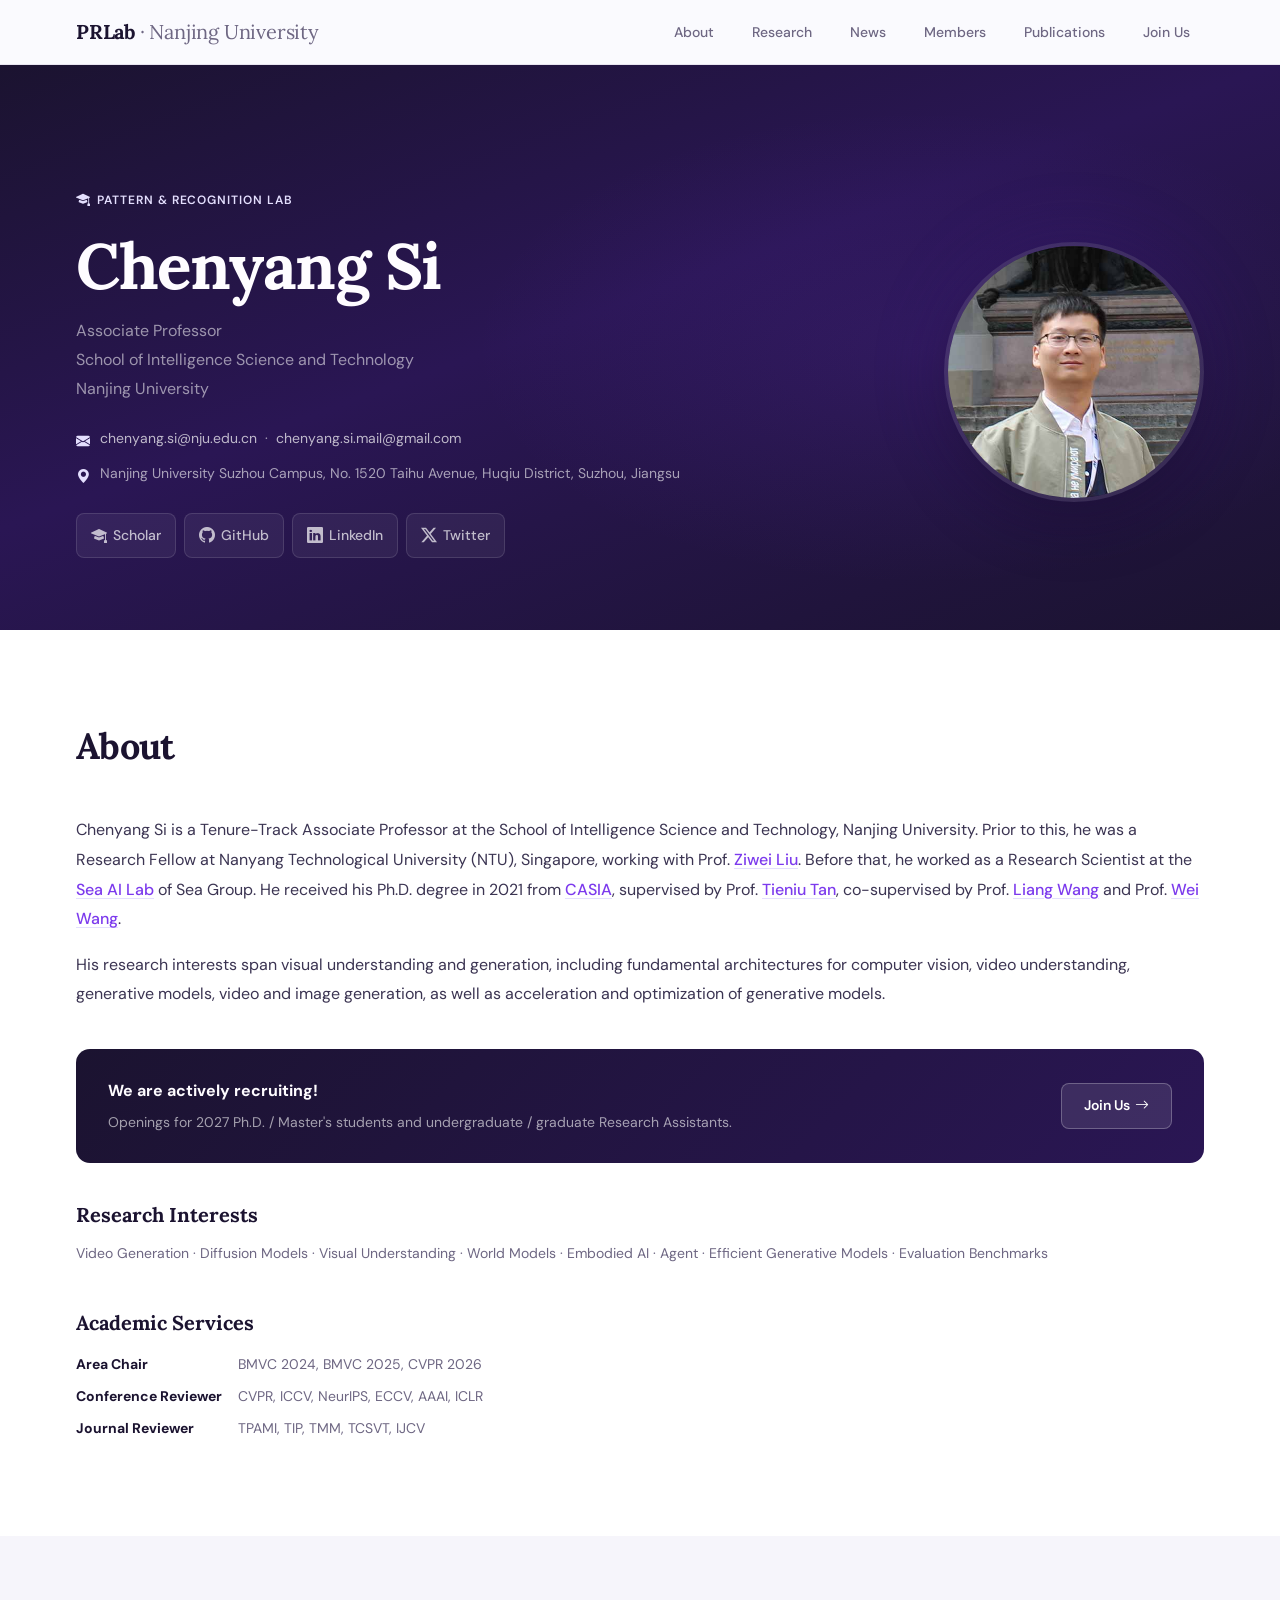
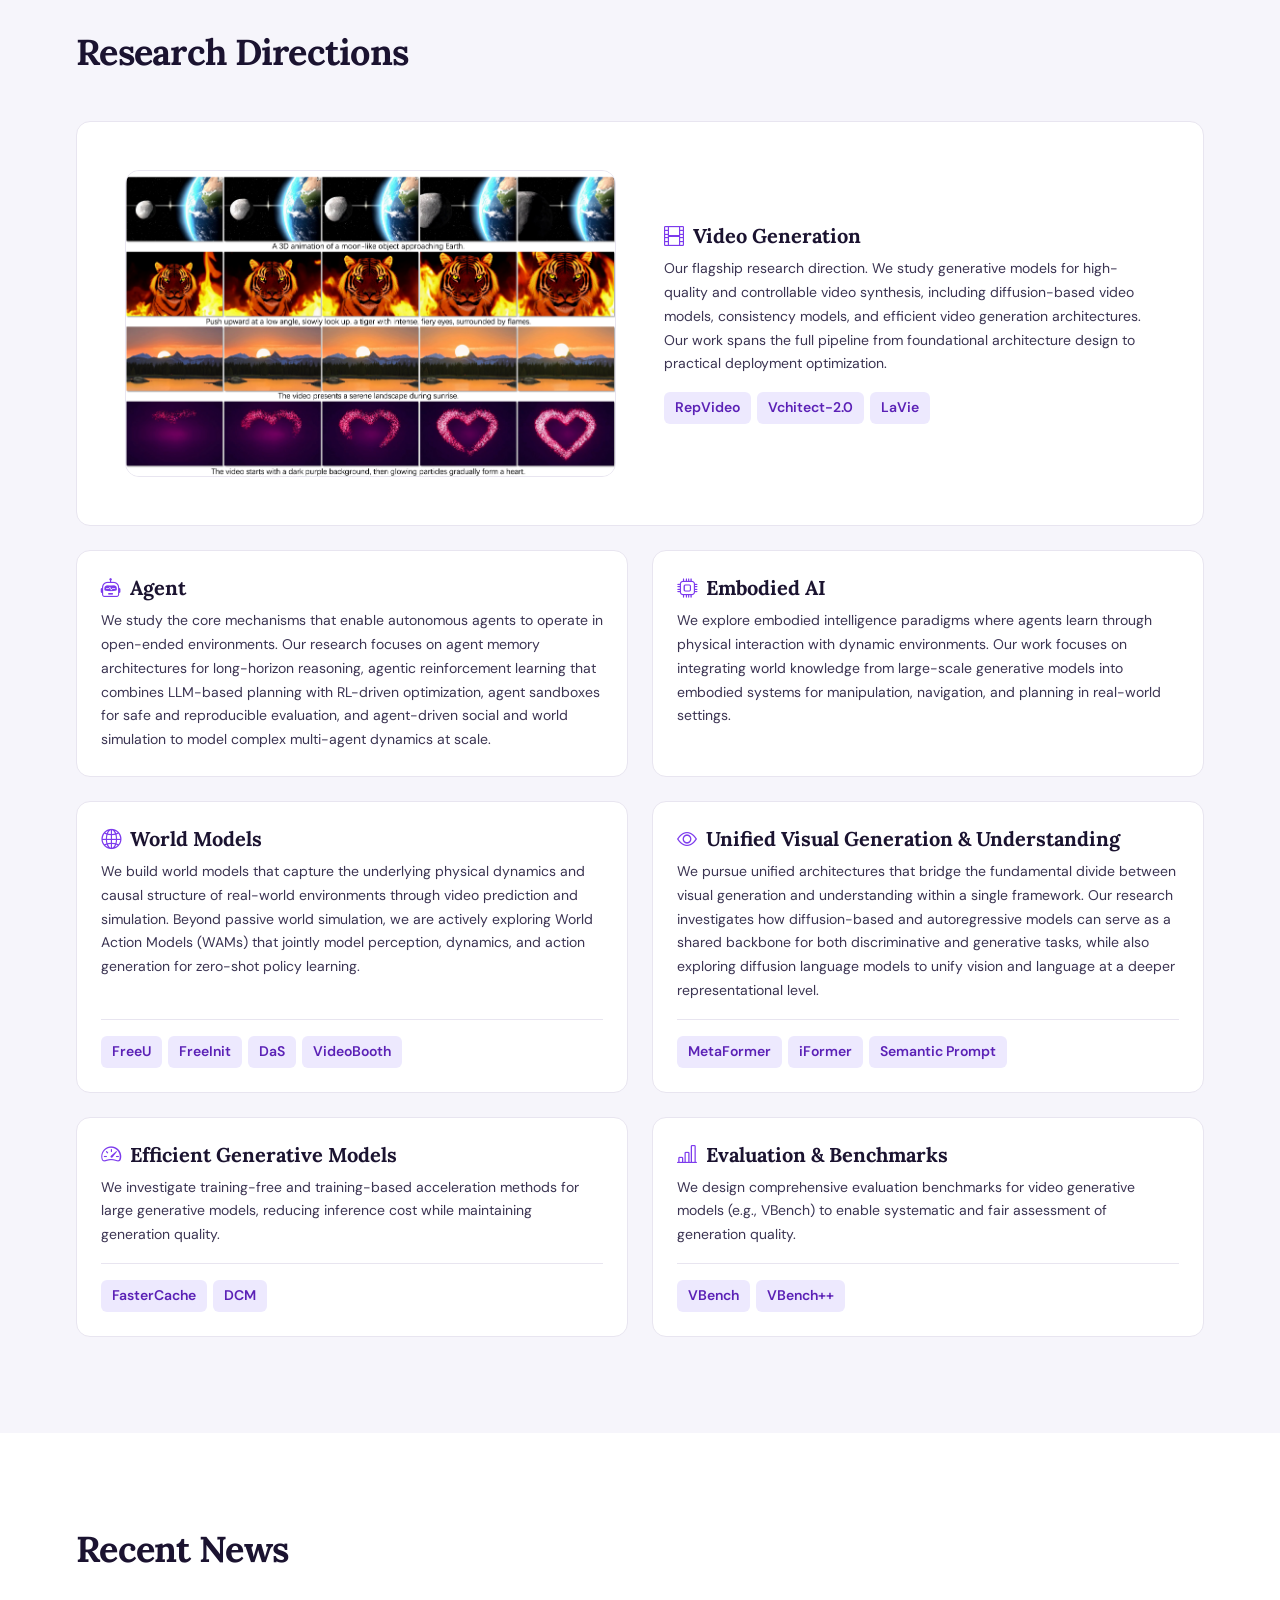
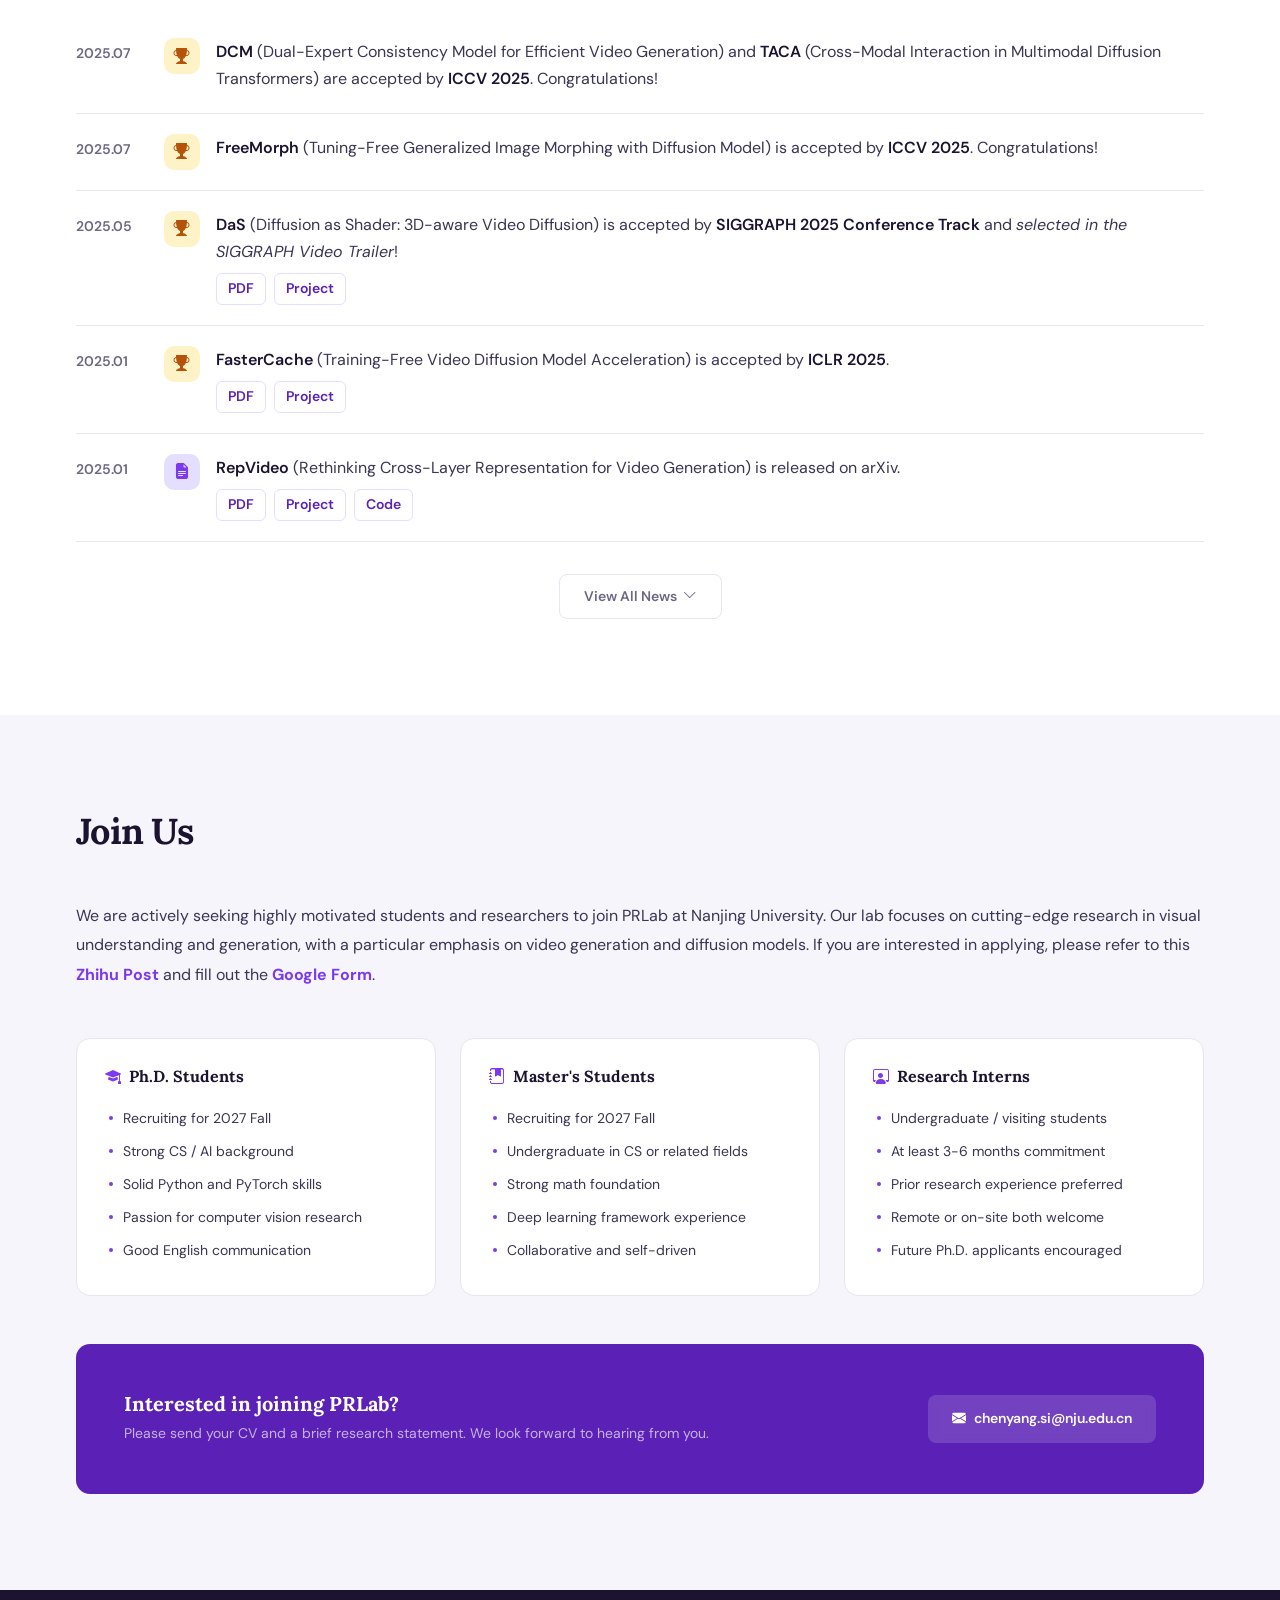
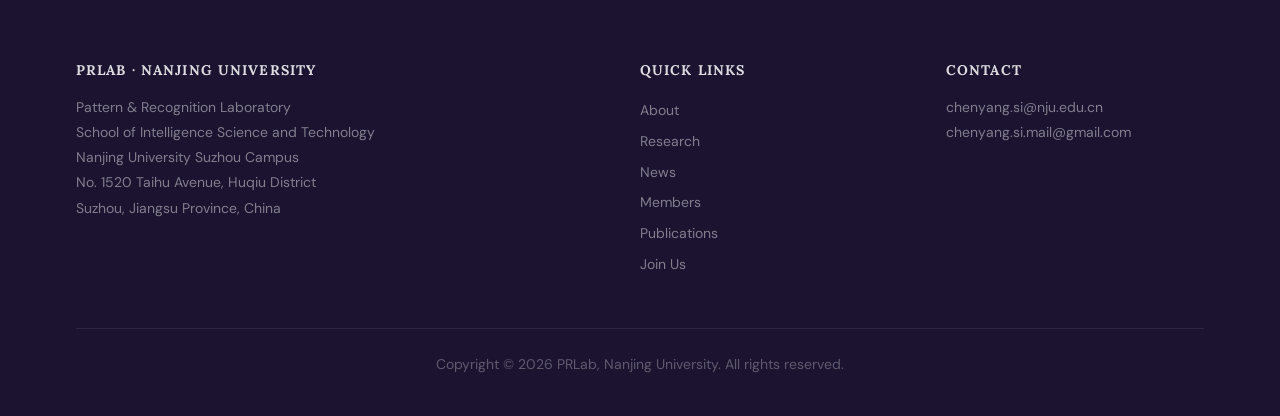
==== index.html @ fdadc860 "layout:remove hiring" ====
<!DOCTYPE html>
<html lang="en">
<head>
    <meta http-equiv="Content-Type" content="text/html; charset=UTF-8">
    <title>PRLab @ Nanjing University</title>
    <meta http-equiv="X-UA-Compatible" content="IE=edge, chrome=1">
    <meta name="viewport" content="width=device-width, initial-scale=1.0">
    <meta name="description" content="PRLab - Pattern and Recognition Laboratory, led by Prof. Chenyang Si at Nanjing University. Research in visual understanding, video generation, and diffusion models.">
    <link rel="stylesheet" href="./assets/css/bootstrap.min.css">
    <link rel="stylesheet" href="./assets/css/bootstrap-icons.min.css">
    <link rel="preconnect" href="https://fonts.googleapis.com">
    <link rel="preconnect" href="https://fonts.gstatic.com" crossorigin>
    <link rel="stylesheet" href="https://fonts.googleapis.com/css2?family=DM+Sans:wght@400;500;600;700&family=Lora:wght@500;600;700&display=swap">
    <script type="text/javascript" src="./assets/js/jquery-3.3.1.min.js"></script>
    <script type="text/javascript" src="./assets/js/bootstrap.min.js"></script>
    <!-- members-data.js moved to members.html -->
    <style>
        :root {
            /* Color */
            --accent:        #7C3AED;
            --accent-hover:  #6D28D9;
            --accent-light:  #E4DFFE;
            --accent-dark:   #5B21B6;
            --accent-subtle: #EDE9FE;
            --text-primary:  #1B1330;
            --text-body:     #3B3452;
            --text-secondary:#6E6783;
            --bg-page:       #FAFAFE;
            --bg-alt:        #F6F5FB;
            --bg-card:       #FFFFFF;
            --border:        #E8E5F0;
            --shadow-sm:     0 1px 3px rgba(27,19,48,0.05);
            --shadow-md:     0 4px 20px rgba(27,19,48,0.07);
            --shadow-lg:     0 12px 40px rgba(27,19,48,0.10);
            --radius:        14px;
            --radius-sm:     8px;
            --footer-bg:     #1B1330;
            /* Typography — 1.333 scale (perfect fourth) */
            --font-display:  'Lora', Georgia, serif;
            --font-body:     'DM Sans', -apple-system, BlinkMacSystemFont, sans-serif;
            --text-xs:       0.75rem;    /* 12px — captions, fine print */
            --text-sm:       0.875rem;   /* 14px — labels, badges, dates */
            --text-base:     1rem;       /* 16px — body */
            --text-lg:       1.25rem;    /* 20px — card titles, subheadings */
            --text-xl:       clamp(1.75rem, 3vw, 2.25rem);  /* section titles */
            --text-2xl:      clamp(2.5rem, 5vw, 3.5rem);    /* hero name */
            /* Spacing — 4pt base */
            --space-xs:      4px;
            --space-sm:      8px;
            --space-md:      16px;
            --space-lg:      24px;
            --space-xl:      48px;
            --space-2xl:     72px;
            --space-3xl:     96px;
            --space-section: clamp(64px, 8vw, 96px);
        }

        *, *::before, *::after { margin: 0; padding: 0; box-sizing: border-box; }
        html { scroll-behavior: smooth; }

        body {
            font-family: var(--font-body);
            line-height: 1.7;
            color: var(--text-body);
            background: var(--bg-page);
            font-size: var(--text-base);
            -webkit-font-smoothing: antialiased;
        }

        a { color: var(--accent); text-decoration: none; transition: color 0.2s; }
        a:hover { color: var(--accent-hover); }

        /* ===== NAVBAR ===== */
        #header {
            background: rgba(250,250,254,0.95);
            backdrop-filter: blur(20px);
            -webkit-backdrop-filter: blur(20px);
            border-bottom: 1px solid var(--border);
            position: sticky;
            top: 0;
            z-index: 1000;
        }

        .navbar-inner {
            max-width: 1200px;
            margin: 0 auto;
            padding: 0 var(--space-xl);
            display: flex;
            align-items: center;
            justify-content: space-between;
            height: 64px;
        }

        #logo a {
            font-family: var(--font-display);
            font-size: var(--text-lg);
            font-weight: 700;
            color: var(--text-primary);
            text-decoration: none;
            letter-spacing: -0.01em;
        }

        #logo span {
            color: var(--text-secondary);
            font-weight: 400;
        }

        #navigation ul {
            margin: 0;
            display: flex;
            align-items: center;
            list-style: none;
            gap: 2px;
        }

        #navigation a {
            color: var(--text-secondary);
            text-decoration: none;
            font-weight: 500;
            font-size: var(--text-sm);
            padding: 8px 14px;
            border-radius: var(--radius-sm);
            transition: color 0.2s;
            white-space: nowrap;
            position: relative;
        }

        #navigation a:hover { color: var(--text-primary); }
        #navigation .active a { color: var(--accent); font-weight: 600; }

        #navigation a::after {
            content: '';
            position: absolute;
            bottom: 2px;
            left: 14px;
            right: 14px;
            height: 2px;
            background: var(--accent);
            border-radius: 1px;
            transform: scaleX(0);
            transition: transform 0.25s cubic-bezier(0.16, 1, 0.3, 1);
        }

        #navigation .active a::after { transform: scaleX(1); }

        .nav-toggle {
            display: none;
            background: none;
            border: none;
            font-size: var(--text-lg);
            color: var(--text-primary);
            cursor: pointer;
            padding: 4px;
        }

        /* ===== SECTION FRAMEWORK ===== */
        .section-wrap {
            padding: var(--space-section) 0;
        }

        .section-wrap.alt-bg {
            background: var(--bg-alt);
        }

        .section-wrap.white-bg {
            background: var(--bg-card);
        }

        .section-container {
            max-width: 1200px;
            margin: 0 auto;
            padding: 0 var(--space-xl);
        }

        .section-title-bar {
            margin-bottom: var(--space-xl);
        }

        .section-title-bar::after { display: none; }

        .section-title {
            font-family: var(--font-display);
            font-size: var(--text-xl);
            font-weight: 700;
            color: var(--text-primary);
            letter-spacing: -0.02em;
            line-height: 1.15;
        }

        /* ===== HERO SECTION ===== */
        #home {
            background: linear-gradient(160deg, #1B1330 0%, #2A1654 45%, #1B1330 100%);
            padding: clamp(80px, 10vw, 120px) 0 clamp(48px, 6vw, 72px);
            position: relative;
            overflow: hidden;
        }

        /* Subtle radial glow behind photo */
        #home::before {
            content: '';
            position: absolute;
            inset: 0;
            background: radial-gradient(ellipse 50% 60% at 72% 50%, rgba(124,58,237,0.12) 0%, transparent 70%);
            pointer-events: none;
        }

        .hero-inner {
            max-width: 1200px;
            margin: 0 auto;
            padding: 0 var(--space-xl);
            display: flex;
            align-items: center;
            gap: var(--space-2xl);
            position: relative;
        }

        .hero-text { flex: 1; }

        .hero-lab-badge {
            display: inline-flex;
            align-items: center;
            gap: 6px;
            color: var(--accent-light);
            font-size: var(--text-xs);
            font-weight: 600;
            margin-bottom: 20px;
            letter-spacing: 0.08em;
            text-transform: uppercase;
            opacity: 0.85;
            text-decoration: none;
        }

        .hero-lab-badge:hover { color: #fff; opacity: 1; }

        .hero-lab-badge i { font-size: var(--text-sm); }

        .hero-name {
            font-family: var(--font-display);
            font-size: clamp(2.8rem, 6vw, 4rem);
            font-weight: 700;
            color: #FEFCFF;
            margin-bottom: var(--space-md);
            line-height: 1.08;
            letter-spacing: -0.02em;
        }

        .hero-title {
            font-size: var(--text-base);
            color: rgba(255,255,255,0.55);
            font-weight: 400;
            margin-bottom: var(--space-lg);
            line-height: 1.8;
        }

        .hero-contact {
            display: flex;
            flex-direction: column;
            gap: 8px;
            margin-bottom: var(--space-lg);
        }

        .hero-contact-item {
            display: flex;
            align-items: flex-start;
            gap: 10px;
            font-size: var(--text-sm);
            color: rgba(255,255,255,0.6);
        }

        .hero-contact-item i {
            color: var(--accent-light);
            font-size: var(--text-sm);
            margin-top: 3px;
            flex-shrink: 0;
        }

        .hero-contact-item a { color: rgba(255,255,255,0.7); text-decoration: none; }
        .hero-contact-item a:hover { color: #fff; }

        .social-links {
            display: flex;
            gap: 8px;
            margin-bottom: 0;
            flex-wrap: wrap;
        }

        .social-btn {
            display: flex;
            align-items: center;
            gap: 6px;
            padding: 8px 14px;
            background: rgba(255,255,255,0.06);
            border: 1px solid rgba(255,255,255,0.12);
            border-radius: var(--radius-sm);
            color: rgba(255,255,255,0.7);
            font-size: var(--text-sm);
            font-weight: 500;
            text-decoration: none;
            transition: all 0.15s cubic-bezier(0.25, 1, 0.5, 1);
        }

        .social-btn i { font-size: var(--text-base); }

        .social-btn:hover {
            border-color: rgba(255,255,255,0.3);
            color: #fff;
            background: rgba(255,255,255,0.1);
        }

        /* stats removed */

        .hero-image { flex-shrink: 0; }

        .hero-image img {
            width: 260px;
            height: 260px;
            border-radius: 50%;
            object-fit: cover;
            border: 4px solid rgba(255,255,255,0.1);
            box-shadow: 0 20px 60px rgba(0,0,0,0.3), 0 0 80px rgba(124,58,237,0.15);
        }

        /* Hero stagger entrance */
        @keyframes heroFadeUp {
            from { opacity: 0; transform: translateY(20px); }
            to   { opacity: 1; transform: translateY(0); }
        }

        .hero-lab-badge, .hero-name, .hero-title,
        .hero-contact, .social-links, .hero-image {
            animation: heroFadeUp 0.7s cubic-bezier(0.16, 1, 0.3, 1) both;
        }

        .hero-lab-badge { animation-delay: 0.05s; }
        .hero-name      { animation-delay: 0.12s; }
        .hero-title     { animation-delay: 0.19s; }
        .hero-contact   { animation-delay: 0.26s; }
        .social-links   { animation-delay: 0.33s; }
        .hero-image     { animation-delay: 0.15s; }

        /* ===== ABOUT SECTION ===== */
        .bio-text {
            font-size: var(--text-base);
            color: var(--text-body);
            line-height: 1.85;
            margin-bottom: 16px;
        }

        .bio-text a {
            color: var(--accent);
            font-weight: 500;
            text-decoration: underline;
            text-decoration-color: var(--accent-light);
            text-underline-offset: 3px;
            transition: text-decoration-color 0.2s;
        }

        .bio-text a:hover { text-decoration-color: var(--accent); }

        .research-interest-block {
            margin: 36px 0 12px;
        }

        .ri-title {
            font-family: var(--font-display);
            font-size: var(--text-lg);
            font-weight: 700;
            color: var(--text-primary);
            margin-bottom: 14px;
        }

        .ri-inline {
            font-size: var(--text-sm);
            color: var(--text-secondary);
            line-height: 1.8;
        }

        /* Recruit banner */
        .recruit-banner {
            display: flex;
            align-items: center;
            gap: 24px;
            background: linear-gradient(135deg, #1B1330, #2A1654);
            border-radius: var(--radius);
            padding: 28px 32px;
            margin: 40px 0;
        }

        .recruit-text { flex: 1; }

        .recruit-text strong {
            display: block;
            font-size: var(--text-base);
            color: #FEFCFF;
            margin-bottom: 4px;
        }

        .recruit-text span {
            font-size: var(--text-sm);
            color: rgba(255,255,255,0.6);
            line-height: 1.5;
        }

        .recruit-btn {
            flex-shrink: 0;
            display: inline-flex;
            align-items: center;
            gap: 5px;
            padding: 10px 22px;
            background: rgba(255,255,255,0.1);
            border: 1px solid rgba(255,255,255,0.25);
            color: #fff;
            border-radius: var(--radius-sm);
            font-size: var(--text-sm);
            font-weight: 600;
            text-decoration: none;
            transition: all 0.2s;
        }

        .recruit-btn:hover {
            background: rgba(255,255,255,0.18);
            border-color: rgba(255,255,255,0.4);
            color: #fff;
        }

        /* Academic Services */
        .services-heading {
            font-family: var(--font-display);
            font-size: var(--text-lg);
            font-weight: 700;
            color: var(--text-primary);
            margin: 44px 0 18px;
        }

        .services-list {
            display: flex;
            flex-direction: column;
            gap: 10px;
        }

        .services-row {
            display: flex;
            align-items: baseline;
            gap: 12px;
            font-size: var(--text-sm);
            line-height: 1.6;
        }

        .services-role {
            flex-shrink: 0;
            font-weight: 700;
            color: var(--text-primary);
            min-width: 150px;
        }

        .services-venues {
            color: var(--text-secondary);
        }

        /* visitor map is now in footer — styles are inline */

        /* ===== RESEARCH SECTION ===== */
        .research-grid {
            display: grid;
            grid-template-columns: repeat(2, 1fr);
            gap: var(--space-lg);
        }

        /* Featured first card spans full width */
        .research-card:first-child {
            grid-column: 1 / -1;
            display: grid;
            grid-template-columns: 1fr 1fr;
            gap: var(--space-xl);
            padding: var(--space-xl);
            align-items: center;
        }

        .research-card:first-child .research-text { order: 1; }
        .research-card:first-child .research-works {
            border-top: none;
            margin-top: var(--space-md);
            padding-top: 0;
        }

        .research-card {
            background: var(--bg-card);
            border: 1px solid var(--border);
            border-radius: var(--radius);
            padding: var(--space-lg) var(--space-lg);
            transition: transform 0.3s cubic-bezier(0.16, 1, 0.3, 1), box-shadow 0.3s;
            display: flex;
            flex-direction: column;
        }

        .research-card:hover {
            transform: translateY(-3px);
            box-shadow: var(--shadow-lg);
        }

        /* Icon inline with heading — no container box */
        .research-icon {
            display: none;
        }

        .research-card h5 {
            font-family: var(--font-display);
            font-size: var(--text-lg);
            font-weight: 700;
            color: var(--text-primary);
            margin-bottom: var(--space-sm);
            line-height: 1.3;
        }

        .research-card h5 i {
            color: var(--accent);
            margin-right: 4px;
        }

        .research-card p {
            font-size: var(--text-sm);
            color: var(--text-body);
            line-height: 1.7;
            margin: 0;
            flex: 1;
        }

        .research-works {
            display: flex;
            flex-wrap: wrap;
            gap: 6px;
            margin-top: var(--space-md);
            padding-top: var(--space-md);
            border-top: 1px solid var(--border);
        }

        .research-work-tag {
            display: inline-block;
            padding: 4px 11px;
            background: var(--accent-subtle);
            color: var(--accent-dark);
            border-radius: 6px;
            font-size: var(--text-sm);
            font-weight: 600;
            text-decoration: none;
            transition: all 0.15s;
        }

        .research-work-tag:hover {
            background: var(--accent);
            color: #fff;
        }

        /* ===== NEWS SECTION ===== */
        .news-list {
            display: flex;
            flex-direction: column;
        }

        .news-item {
            display: flex;
            gap: 16px;
            padding: 20px 0;
            border-bottom: 1px solid var(--border);
            align-items: flex-start;
        }

        .news-item:last-child { border-bottom: none; }

        .news-date {
            flex-shrink: 0;
            color: var(--text-secondary);
            font-size: var(--text-sm);
            font-weight: 600;
            padding: 4px 0;
            white-space: nowrap;
            min-width: 72px;
            font-variant-numeric: tabular-nums;
        }

        .news-type-icon {
            flex-shrink: 0;
            width: 36px;
            height: 36px;
            border-radius: 10px;
            display: flex;
            align-items: center;
            justify-content: center;
            font-size: var(--text-base);
        }

        .news-icon-accept { background: #FEF3C7; color: #B45309; }
        .news-icon-paper  { background: var(--accent-light); color: var(--accent); }
        .news-icon-award  { background: #FEF9C3; color: #A16207; }
        .news-icon-people { background: #D1FAE5; color: #059669; }
        .news-icon-lab    { background: #DBEAFE; color: #2563EB; }

        .news-content {
            flex: 1;
            font-size: var(--text-base);
            color: var(--text-body);
            line-height: 1.7;
        }

        .news-content strong {
            color: var(--text-primary);
            font-weight: 600;
        }

        .news-links {
            display: flex;
            gap: 8px;
            margin-top: 8px;
            flex-wrap: wrap;
        }

        .news-link {
            display: inline-block;
            padding: 3px 11px;
            border: 1px solid var(--accent-light);
            border-radius: 6px;
            color: var(--accent-dark);
            font-size: var(--text-sm);
            font-weight: 600;
            text-decoration: none;
            transition: all 0.2s;
        }

        .news-link:hover {
            background: var(--accent);
            border-color: var(--accent);
            color: #fff;
        }

        .news-hidden { display: none; }

        .news-toggle-btn {
            display: flex;
            align-items: center;
            gap: 6px;
            margin: 32px auto 0;
            padding: 10px 24px;
            background: transparent;
            border: 1px solid var(--border);
            border-radius: var(--radius-sm);
            color: var(--text-secondary);
            font-size: var(--text-sm);
            font-weight: 600;
            cursor: pointer;
            transition: all 0.2s;
        }

        .news-toggle-btn:hover {
            border-color: var(--accent);
            color: var(--accent);
        }

        .news-toggle-btn i {
            transition: transform 0.3s cubic-bezier(0.25, 1, 0.5, 1);
            font-size: var(--text-sm);
        }

        .news-toggle-btn.expanded i {
            transform: rotate(180deg);
        }

        /* ===== MEMBERS SECTION ===== */
        .pi-card {
            background: var(--bg-card);
            border: 1px solid var(--border);
            border-radius: var(--radius);
            padding: var(--space-xl);
            display: flex;
            align-items: flex-start;
            gap: var(--space-xl);
            margin-bottom: var(--space-2xl);
            box-shadow: var(--shadow-sm);
        }

        .pi-photo img {
            width: 120px;
            height: 120px;
            border-radius: 50%;
            object-fit: cover;
            border: 3px solid var(--accent-light);
        }

        .pi-info { flex: 1; }

        .pi-info h3 {
            font-family: var(--font-display);
            font-size: var(--text-lg);
            font-weight: 700;
            color: var(--text-primary);
            margin-bottom: 4px;
            line-height: 1.3;
        }

        .pi-role {
            font-size: var(--text-sm);
            color: var(--accent);
            font-weight: 600;
            margin-bottom: 14px;
        }

        .pi-bio {
            font-size: var(--text-base);
            color: var(--text-body);
            line-height: 1.8;
            margin-bottom: 16px;
        }

        .pi-tags {
            display: flex;
            flex-wrap: wrap;
            gap: 6px;
            margin-bottom: 16px;
        }

        .pi-tag {
            background: var(--accent-subtle);
            color: var(--accent-dark);
            padding: 4px 12px;
            border-radius: 100px;
            font-size: var(--text-sm);
            font-weight: 500;
        }

        .pi-links {
            display: flex;
            gap: 8px;
        }

        .pi-link-btn {
            display: inline-flex;
            align-items: center;
            gap: 5px;
            padding: 7px 14px;
            background: var(--accent-subtle);
            color: var(--accent-dark);
            border-radius: var(--radius-sm);
            font-size: var(--text-sm);
            font-weight: 600;
            text-decoration: none;
            transition: all 0.2s;
        }

        .pi-link-btn:hover {
            background: var(--accent);
            color: #fff;
        }

        .members-group-title {
            font-family: var(--font-display);
            font-size: var(--text-sm);
            font-weight: 700;
            color: var(--text-secondary);
            text-transform: uppercase;
            letter-spacing: 0.1em;
            margin-bottom: 20px;
            padding-bottom: 10px;
            border-bottom: 1px solid var(--border);
        }

        .members-group {
            margin-bottom: var(--space-xl);
        }

        .members-grid {
            display: grid;
            grid-template-columns: repeat(auto-fill, minmax(220px, 1fr));
            gap: var(--space-lg);
        }

        .member-card {
            background: var(--bg-card);
            border: 1px solid var(--border);
            border-radius: var(--radius);
            overflow: hidden;
            transition: box-shadow 0.3s cubic-bezier(0.16, 1, 0.3, 1);
        }

        .member-card:hover {
            box-shadow: 0 8px 30px rgba(27,19,48,0.12);
        }

        .member-card .member-photo {
            transition: transform 0.4s cubic-bezier(0.16, 1, 0.3, 1), box-shadow 0.4s cubic-bezier(0.16, 1, 0.3, 1);
        }

        .member-card:hover .member-photo {
            transform: scale(1.06);
            box-shadow: 0 4px 16px rgba(27,19,48,0.10);
        }

        .member-photo {
            width: 100%;
            aspect-ratio: 1 / 1;
            object-fit: cover;
        }

        .member-info {
            padding: 16px;
            display: flex;
            flex-direction: column;
        }

        .member-name {
            font-family: var(--font-display);
            font-size: var(--text-base);
            font-weight: 700;
            color: var(--text-primary);
            margin-bottom: 3px;
        }

        .member-title {
            font-size: var(--text-sm);
            color: var(--accent);
            font-weight: 500;
            margin-bottom: 3px;
        }

        .member-period {
            font-size: var(--text-xs);
            color: var(--text-secondary);
            margin-bottom: 4px;
        }

        .member-co-supervised,
        .member-affiliation {
            font-size: var(--text-xs);
            color: var(--text-secondary);
            font-style: italic;
            line-height: 1.4;
            margin-bottom: 8px;
        }

        .member-social {
            display: flex;
            justify-content: space-evenly;
            margin-top: auto;
            padding-top: 10px;
            border-top: 1px solid var(--border);
        }

        .member-social a {
            flex: 1;
            display: flex;
            align-items: center;
            justify-content: center;
            color: var(--text-secondary);
            font-size: var(--text-lg);
            padding: 6px 0;
            transition: color 0.2s;
        }

        .member-social a:hover { color: var(--accent); }

        .former-members-btn {
            display: inline-flex;
            align-items: center;
            gap: 6px;
            padding: 9px 22px;
            border: 1px solid var(--border);
            border-radius: var(--radius-sm);
            color: var(--text-secondary);
            font-size: var(--text-sm);
            font-weight: 600;
            text-decoration: none;
            transition: all 0.2s;
        }

        .former-members-btn:hover {
            border-color: var(--accent);
            color: var(--accent);
        }

        /* ===== PUBLICATIONS SECTION ===== */
        .pub-year-group {
            margin-bottom: 8px;
        }

        .pub-year-header {
            display: flex;
            align-items: center;
            gap: 12px;
            padding: 16px 4px;
            background: transparent;
            border: none;
            border-bottom: 2px solid var(--border);
            cursor: pointer;
            user-select: none;
            width: 100%;
            text-align: left;
            transition: border-color 0.2s;
        }

        .pub-year-header:hover { border-bottom-color: var(--accent); }

        .pub-year-header .year-label {
            font-family: var(--font-display);
            font-size: var(--text-lg);
            font-weight: 700;
            color: var(--text-primary);
        }

        .pub-year-header .year-count {
            background: var(--accent-subtle);
            color: var(--accent-dark);
            font-size: var(--text-sm);
            font-weight: 600;
            padding: 2px 10px;
            border-radius: 100px;
        }

        .pub-year-header .chevron {
            margin-left: auto;
            color: var(--text-secondary);
            transition: transform 0.3s cubic-bezier(0.25, 1, 0.5, 1);
            font-size: var(--text-sm);
        }

        .pub-year-header[aria-expanded="true"] .chevron {
            transform: rotate(180deg);
        }

        .pub-list {
            padding: 12px 0 8px;
        }

        .pub-item {
            background: var(--bg-card);
            border: 1px solid var(--border);
            border-radius: var(--radius);
            padding: 22px 24px;
            margin-bottom: 10px;
            display: flex;
            gap: 20px;
            transition: box-shadow 0.2s;
        }

        .pub-item:hover { box-shadow: var(--shadow-md); }

        .pub-thumb {
            flex-shrink: 0;
            width: 110px;
        }

        .pub-thumb img {
            width: 100%;
            height: auto;
            border-radius: var(--radius-sm);
            border: 1px solid var(--border);
        }

        .pub-content { flex: 1; }

        .pub-title {
            font-family: var(--font-display);
            font-size: var(--text-base);
            font-weight: 600;
            color: var(--text-primary);
            line-height: 1.45;
            margin-bottom: 6px;
        }

        .pub-authors {
            font-size: var(--text-sm);
            color: var(--text-body);
            line-height: 1.55;
            margin-bottom: 6px;
        }

        .pub-authors strong {
            color: var(--accent-dark);
            font-weight: 600;
        }

        .pub-venue { margin-bottom: 10px; }

        .pub-venue-badge {
            display: inline-block;
            background: var(--accent-subtle);
            color: var(--accent-dark);
            font-size: var(--text-sm);
            font-weight: 600;
            padding: 2px 10px;
            border-radius: 6px;
        }

        .pub-venue-badge.oral {
            background: #FEF3C7;
            color: #B45309;
        }

        .pub-links {
            display: flex;
            gap: 6px;
            flex-wrap: wrap;
        }

        .pub-link {
            display: inline-block;
            padding: 4px 12px;
            background: var(--bg-alt);
            color: var(--text-body);
            border-radius: 6px;
            font-size: var(--text-sm);
            font-weight: 600;
            text-decoration: none;
            transition: all 0.2s;
        }

        .pub-link:hover {
            background: var(--accent);
            color: #fff;
        }

        /* ===== OPENINGS SECTION ===== */
        .openings-intro {
            font-size: var(--text-base);
            color: var(--text-body);
            line-height: 1.85;
            margin-bottom: var(--space-xl);
        }

        .openings-intro a {
            color: var(--accent);
            font-weight: 600;
        }

        .openings-grid {
            display: grid;
            grid-template-columns: repeat(3, 1fr);
            gap: var(--space-lg);
            margin-bottom: var(--space-xl);
        }

        .opening-card {
            background: var(--bg-card);
            border: 1px solid var(--border);
            border-radius: var(--radius);
            padding: 28px;
        }

        .opening-card h5 {
            font-family: var(--font-display);
            font-size: var(--text-base);
            font-weight: 700;
            color: var(--text-primary);
            margin-bottom: 16px;
            display: flex;
            align-items: center;
            gap: 8px;
        }

        .opening-card h5 i { color: var(--accent); }

        .opening-card ul {
            list-style: none;
            padding: 0;
            margin: 0;
        }

        .opening-card li {
            font-size: var(--text-sm);
            color: var(--text-body);
            padding: 5px 0 5px 18px;
            position: relative;
            line-height: 1.65;
        }

        .opening-card li::before {
            content: '';
            position: absolute;
            left: 4px;
            top: 14px;
            width: 4px;
            height: 4px;
            border-radius: 50%;
            background: var(--accent);
        }

        .openings-cta {
            background: var(--accent-dark);
            border-radius: var(--radius);
            padding: var(--space-xl);
            display: flex;
            align-items: center;
            justify-content: space-between;
            gap: 24px;
        }

        .openings-cta-text h4 {
            font-family: var(--font-display);
            font-size: var(--text-lg);
            font-weight: 700;
            color: #fff;
            margin-bottom: 6px;
        }

        .openings-cta-text p {
            font-size: var(--text-sm);
            color: rgba(255,255,255,0.65);
            margin: 0;
        }

        .openings-cta-email {
            display: inline-flex;
            align-items: center;
            gap: 8px;
            padding: 12px 24px;
            background: rgba(255,255,255,0.15);
            color: #fff;
            border-radius: var(--radius-sm);
            font-size: var(--text-sm);
            font-weight: 600;
            text-decoration: none;
            flex-shrink: 0;
            transition: background 0.2s;
            backdrop-filter: blur(4px);
        }

        .openings-cta-email:hover {
            background: rgba(255,255,255,0.25);
            color: #fff;
        }

        /* ===== FOOTER ===== */
        #footer {
            background: var(--footer-bg);
            padding: var(--space-2xl) 0 var(--space-lg);
        }

        .footer-inner {
            max-width: 1200px;
            margin: 0 auto;
            padding: 0 var(--space-xl);
        }

        .footer-grid {
            display: grid;
            grid-template-columns: 2fr 1fr 1fr;
            gap: var(--space-xl);
            margin-bottom: var(--space-xl);
        }

        .footer-section h5 {
            font-family: var(--font-display);
            font-size: var(--text-sm);
            font-weight: 700;
            color: rgba(255,255,255,0.85);
            text-transform: uppercase;
            letter-spacing: 0.08em;
            margin-bottom: 16px;
        }

        .footer-section p,
        .footer-section address {
            font-size: var(--text-sm);
            color: rgba(255,255,255,0.45);
            line-height: 1.8;
            font-style: normal;
        }

        .footer-section a {
            color: rgba(255,255,255,0.45);
            text-decoration: none;
            font-size: var(--text-sm);
            line-height: 2.2;
            display: block;
            transition: color 0.2s;
        }

        .footer-section a:hover { color: var(--accent-light); }

        .footer-bottom {
            border-top: 1px solid rgba(255,255,255,0.08);
            padding-top: 24px;
            text-align: center;
            font-size: var(--text-sm);
            color: rgba(255,255,255,0.3);
        }

        /* ===== BACK TO TOP ===== */
        #back-to-top {
            position: fixed;
            right: -60px;
            bottom: 32px;
            width: 42px;
            height: 42px;
            background: var(--accent);
            color: #fff;
            border-radius: 50%;
            display: flex;
            align-items: center;
            justify-content: center;
            box-shadow: 0 4px 16px rgba(124,58,237,0.3);
            transition: right 0.3s cubic-bezier(0.16, 1, 0.3, 1), background 0.15s, transform 0.15s;
            z-index: 999;
            text-decoration: none;
        }

        #back-to-top.visible { right: 24px; }

        #back-to-top:hover {
            background: var(--accent-hover);
            color: #fff;
            transform: translateY(-2px);
        }

        #back-to-top:active {
            transform: translateY(0);
        }

        #back-to-top i { font-size: var(--text-base); }

        /* ===== FOCUS STATES ===== */
        :focus-visible {
            outline: 2px solid var(--accent);
            outline-offset: 2px;
            border-radius: 4px;
        }

        #home :focus-visible {
            outline-color: var(--accent-light);
        }

        /* ===== SCROLL REVEAL ===== */
        .reveal {
            opacity: 0;
            transform: translateY(24px);
            transition: opacity 0.7s cubic-bezier(0.16, 1, 0.3, 1),
                        transform 0.7s cubic-bezier(0.16, 1, 0.3, 1);
        }

        .reveal.visible {
            opacity: 1;
            transform: translateY(0);
        }

        /* ===== REDUCED MOTION ===== */
        @media (prefers-reduced-motion: reduce) {
            *, *::before, *::after {
                animation-duration: 0.01ms !important;
                animation-iteration-count: 1 !important;
                transition-duration: 0.01ms !important;
            }
            .reveal { opacity: 1; transform: none; }
            html { scroll-behavior: auto; }
        }

        /* ===== RESPONSIVE ===== */
        @media (max-width: 1400px) {
            .navbar-inner,
            .hero-inner,
            .section-container,
            .footer-inner { padding-left: 36px; padding-right: 36px; }
        }

        @media (max-width: 991px) {
            .research-grid  { grid-template-columns: repeat(2, 1fr); }
            .research-card:first-child { grid-template-columns: 1fr; }
            .research-featured-visual { display: none; }
            .openings-grid  { grid-template-columns: repeat(2, 1fr); }
            .services-row { flex-direction: column; gap: 2px; }
            .footer-grid    { grid-template-columns: 1fr 1fr; }
        }

        @media (max-width: 768px) {
            .navbar-inner { padding: 0 20px; }
            #navigation {
                display: none; position: absolute; top: 64px; left: 0; right: 0;
                background: rgba(250,250,254,0.98);
                backdrop-filter: blur(16px);
                padding: 16px 20px;
                box-shadow: 0 8px 32px rgba(27,19,48,0.1);
                border-bottom: 1px solid var(--border);
                z-index: 999;
            }
            #navigation.open { display: block; }
            #navigation ul { flex-direction: column; gap: 4px; }
            .nav-toggle { display: block; }

            .hero-inner {
                flex-direction: column-reverse; gap: 28px;
                text-align: center; padding: 0 20px;
            }
            .hero-contact { align-items: center; }
            .social-links { justify-content: center; }
            .hero-image img { width: 180px; height: 180px; }

            .section-container,
            .footer-inner { padding: 0 20px; }
            .section-wrap { padding: var(--space-xl) 0; }

            .pi-card { flex-direction: column; text-align: center; padding: 28px; }
            .pi-tags, .pi-links { justify-content: center; }

            .openings-cta { flex-direction: column; text-align: center; padding: 32px 24px; }

            .recruit-banner { flex-direction: column; gap: 16px; }
            .recruit-btn { width: 100%; justify-content: center; }

            .news-type-icon { width: 32px; height: 32px; font-size: var(--text-sm); border-radius: 8px; }

            .footer-grid { grid-template-columns: 1fr; gap: 32px; }
            .pub-item { flex-direction: column; }
            .pub-thumb { width: 100%; max-width: 200px; }
        }

        @media (max-width: 576px) {
            .hero-name { font-size: 2rem; }
            .research-grid  { grid-template-columns: 1fr; }
            .research-card:first-child { grid-column: 1; }
            .openings-grid  { grid-template-columns: 1fr; }
        }
    </style>
</head>
<body>

<!-- ===== NAVBAR ===== -->
<div id="header">
    <div class="navbar-inner">
        <div id="logo">
            <a href="#home">PRLab <span>· Nanjing University</span></a>
        </div>
        <button class="nav-toggle" id="nav-toggle" aria-label="Toggle navigation">
            <i class="bi bi-list"></i>
        </button>
        <div id="navigation">
            <ul class="list-inline">
                <li class="list-inline-item active"><a href="#about">About</a></li>
                <li class="list-inline-item"><a href="#research">Research</a></li>
                <li class="list-inline-item"><a href="#news">News</a></li>
                <li class="list-inline-item"><a href="./members.html">Members</a></li>
                <li class="list-inline-item"><a href="./publications.html">Publications</a></li>
                <li class="list-inline-item"><a href="#openings">Join Us</a></li>
            </ul>
        </div>
    </div>
</div>

<!-- ===== HERO SECTION ===== -->
<section id="home">
    <div class="hero-inner">
        <div class="hero-text">
            <a class="hero-lab-badge" href="https://prlab-nju.com/" target="_blank">
                <i class="bi bi-mortarboard-fill"></i>
                Pattern &amp; Recognition Lab
            </a>
            <h1 class="hero-name">Chenyang Si</h1>
            <p class="hero-title">
                Associate Professor<br>
                School of Intelligence Science and Technology<br>
                Nanjing University
            </p>
            <div class="hero-contact">
                <div class="hero-contact-item">
                    <i class="bi bi-envelope-fill"></i>
                    <span>
                        <a href="mailto:chenyang.si@nju.edu.cn">chenyang.si@nju.edu.cn</a>
                        &nbsp;·&nbsp;
                        <a href="mailto:chenyang.si.mail@gmail.com">chenyang.si.mail@gmail.com</a>
                    </span>
                </div>
                <div class="hero-contact-item">
                    <i class="bi bi-geo-alt-fill"></i>
                    <span>Nanjing University Suzhou Campus, No. 1520 Taihu Avenue, Huqiu District, Suzhou, Jiangsu</span>
                </div>
            </div>
            <div class="social-links">
                <a class="social-btn" href="https://scholar.google.com/citations?user=XdahAuoAAAAJ" target="_blank">
                    <i class="bi bi-mortarboard-fill"></i> Scholar
                </a>
                <a class="social-btn" href="https://github.com/ChenyangSi" target="_blank">
                    <i class="bi bi-github"></i> GitHub
                </a>
                <a class="social-btn" href="https://www.linkedin.com/in/chenyang-si-0a4b9986" target="_blank">
                    <i class="bi bi-linkedin"></i> LinkedIn
                </a>
                <a class="social-btn" href="https://x.com/scy994" target="_blank">
                    <i class="bi bi-twitter-x"></i> Twitter
                </a>
            </div>
        </div>
        <div class="hero-image">
            <img src="./assets/img/photography.jpg" alt="Chenyang Si">
        </div>
    </div>
</section>

<!-- ===== ABOUT SECTION ===== -->
<section id="about" class="section-wrap white-bg">
    <div class="section-container reveal">
        <div class="section-title-bar">
            <h2 class="section-title">About</h2>
        </div>
        <p class="bio-text">
            Chenyang Si is a Tenure-Track Associate Professor at the School of Intelligence Science and Technology, Nanjing University.
            Prior to this, he was a Research Fellow at Nanyang Technological University (NTU), Singapore, working with Prof.
            <a href="https://liuziwei7.github.io/" target="_blank">Ziwei Liu</a>.
            Before that, he worked as a Research Scientist at the <a href="https://sail.sea.com/" target="_blank">Sea AI Lab</a> of Sea Group.
            He received his Ph.D. degree in 2021 from <a href="http://english.ia.cas.cn/" target="_blank">CASIA</a>, supervised by Prof.
            <a href="http://cripac.ia.ac.cn/en/EN/column/item80.shtml" target="_blank">Tieniu Tan</a>, co-supervised by Prof.
            <a href="http://cripac.ia.ac.cn/en/EN/column/item125.shtml" target="_blank">Liang Wang</a> and Prof.
            <a href="http://cripac.ia.ac.cn/en/EN/column/item118.shtml" target="_blank">Wei Wang</a>.
        </p>
        <p class="bio-text">
            His research interests span visual understanding and generation, including fundamental architectures for computer vision,
            video understanding, generative models, video and image generation, as well as acceleration and optimization of generative models.
        </p>

        <div class="recruit-banner">
            <div class="recruit-text">
                <strong>We are actively recruiting!</strong>
                <span>Openings for 2027 Ph.D. / Master's students and undergraduate / graduate Research Assistants.</span>
            </div>
            <a href="#openings" class="recruit-btn">Join Us <i class="bi bi-arrow-right"></i></a>
        </div>

        <div class="research-interest-block">
            <h3 class="ri-title">Research Interests</h3>
            <p class="ri-inline">Video Generation · Diffusion Models · Visual Understanding · World Models · Embodied AI · Agent · Efficient Generative Models · Evaluation Benchmarks</p>
        </div>

        <h3 class="services-heading">Academic Services</h3>
        <div class="services-list">
            <div class="services-row">
                <span class="services-role">Area Chair</span>
                <span class="services-venues">BMVC 2024, BMVC 2025, CVPR 2026</span>
            </div>
            <div class="services-row">
                <span class="services-role">Conference Reviewer</span>
                <span class="services-venues">CVPR, ICCV, NeurIPS, ECCV, AAAI, ICLR</span>
            </div>
            <div class="services-row">
                <span class="services-role">Journal Reviewer</span>
                <span class="services-venues">TPAMI, TIP, TMM, TCSVT, IJCV</span>
            </div>
        </div>

    </div>
</section>

<!-- ===== RESEARCH SECTION ===== -->
<section id="research" class="section-wrap alt-bg">
    <div class="section-container reveal">
        <div class="section-title-bar">
            <h2 class="section-title">Research Directions</h2>
        </div>
        <div class="research-grid">
            <div class="research-card">
                <div class="research-text">
                    <h5><i class="bi bi-film"></i> Video Generation</h5>
                    <p>Our flagship research direction. We study generative models for high-quality and controllable video synthesis, including diffusion-based video models, consistency models, and efficient video generation architectures. Our work spans the full pipeline from foundational architecture design to practical deployment optimization.</p>
                    <div class="research-works">
                        <a href="https://vchitect.github.io/RepVid-Webpage/" class="research-work-tag" target="_blank">RepVideo</a>
                        <a href="https://vchitect.intern-ai.org.cn/" class="research-work-tag" target="_blank">Vchitect-2.0</a>
                        <a href="https://vchitect.github.io/LaVie-project/" class="research-work-tag" target="_blank">LaVie</a>
                    </div>
                </div>
                <div class="research-featured-visual">
                    <img src="./assets/img/RepVideo.webp" alt="Video Generation Research" style="width:100%;border-radius:var(--radius);border:1px solid var(--border);">
                </div>
            </div>
            <!-- Row 2 -->
            <div class="research-card">
                <h5><i class="bi bi-robot"></i> Agent</h5>
                <p>We study the core mechanisms that enable autonomous agents to operate in open-ended environments. Our research focuses on agent memory architectures for long-horizon reasoning, agentic reinforcement learning that combines LLM-based planning with RL-driven optimization, agent sandboxes for safe and reproducible evaluation, and agent-driven social and world simulation to model complex multi-agent dynamics at scale.</p>
            </div>
            <div class="research-card">
                <h5><i class="bi bi-cpu"></i> Embodied AI</h5>
                <p>We explore embodied intelligence paradigms where agents learn through physical interaction with dynamic environments. Our work focuses on integrating world knowledge from large-scale generative models into embodied systems for manipulation, navigation, and planning in real-world settings.</p>
            </div>
            <!-- Row 3 -->
            <div class="research-card">
                <h5><i class="bi bi-globe2"></i> World Models</h5>
                <p>We build world models that capture the underlying physical dynamics and causal structure of real-world environments through video prediction and simulation. Beyond passive world simulation, we are actively exploring World Action Models (WAMs) that jointly model perception, dynamics, and action generation for zero-shot policy learning.</p>
                <div class="research-works">
                    <a href="https://chenyangsi.top/FreeU/" class="research-work-tag" target="_blank">FreeU</a>
                    <a href="https://tianxingwu.github.io/pages/FreeInit/" class="research-work-tag" target="_blank">FreeInit</a>
                    <a href="https://igl-hkust.github.io/das/" class="research-work-tag" target="_blank">DaS</a>
                    <a href="https://vchitect.github.io/VideoBooth-project/" class="research-work-tag" target="_blank">VideoBooth</a>
                </div>
            </div>
            <div class="research-card">
                <h5><i class="bi bi-eye"></i> Unified Visual Generation &amp; Understanding</h5>
                <p>We pursue unified architectures that bridge the fundamental divide between visual generation and understanding within a single framework. Our research investigates how diffusion-based and autoregressive models can serve as a shared backbone for both discriminative and generative tasks, while also exploring diffusion language models to unify vision and language at a deeper representational level.</p>
                <div class="research-works">
                    <a href="https://github.com/sail-sg/metaformer" class="research-work-tag" target="_blank">MetaFormer</a>
                    <a href="https://github.com/sail-sg/iFormer" class="research-work-tag" target="_blank">iFormer</a>
                    <a href="https://github.com/WentaoChen0813/SemanticPrompt" class="research-work-tag" target="_blank">Semantic Prompt</a>
                </div>
            </div>
            <!-- Row 4 -->
            <div class="research-card">
                <h5><i class="bi bi-speedometer2"></i> Efficient Generative Models</h5>
                <p>We investigate training-free and training-based acceleration methods for large generative models, reducing inference cost while maintaining generation quality.</p>
                <div class="research-works">
                    <a href="https://vchitect.github.io/FasterCache/" class="research-work-tag" target="_blank">FasterCache</a>
                    <a href="https://vchitect.github.io/DCM/" class="research-work-tag" target="_blank">DCM</a>
                </div>
            </div>
            <div class="research-card">
                <h5><i class="bi bi-bar-chart-line"></i> Evaluation &amp; Benchmarks</h5>
                <p>We design comprehensive evaluation benchmarks for video generative models (e.g., VBench) to enable systematic and fair assessment of generation quality.</p>
                <div class="research-works">
                    <a href="https://vchitect.github.io/VBench-project/" class="research-work-tag" target="_blank">VBench</a>
                    <a href="https://vchitect.github.io/VBench-project/" class="research-work-tag" target="_blank">VBench++</a>
                </div>
            </div>
        </div>
    </div>
</section>

<!-- ===== NEWS SECTION ===== -->
<section id="news" class="section-wrap white-bg">
    <div class="section-container reveal">
        <div class="section-title-bar">
            <h2 class="section-title">Recent News</h2>
        </div>
        <div class="news-list">
            <div class="news-item">
                <span class="news-date">2025.07</span>
                <div class="news-type-icon news-icon-accept"><i class="bi bi-trophy-fill"></i></div>
                <div class="news-content">
                    <strong>DCM</strong> (Dual-Expert Consistency Model for Efficient Video Generation) and <strong>TACA</strong> (Cross-Modal Interaction in Multimodal Diffusion Transformers) are accepted by <strong>ICCV 2025</strong>. Congratulations!
                </div>
            </div>
            <div class="news-item">
                <span class="news-date">2025.07</span>
                <div class="news-type-icon news-icon-accept"><i class="bi bi-trophy-fill"></i></div>
                <div class="news-content">
                    <strong>FreeMorph</strong> (Tuning-Free Generalized Image Morphing with Diffusion Model) is accepted by <strong>ICCV 2025</strong>. Congratulations!
                </div>
            </div>
            <div class="news-item">
                <span class="news-date">2025.05</span>
                <div class="news-type-icon news-icon-accept"><i class="bi bi-trophy-fill"></i></div>
                <div class="news-content">
                    <strong>DaS</strong> (Diffusion as Shader: 3D-aware Video Diffusion) is accepted by <strong>SIGGRAPH 2025 Conference Track</strong> and <em>selected in the SIGGRAPH Video Trailer</em>!
                    <div class="news-links">
                        <a class="news-link" href="https://arxiv.org/pdf/2501.03847" target="_blank">PDF</a>
                        <a class="news-link" href="https://igl-hkust.github.io/das/" target="_blank">Project</a>
                    </div>
                </div>
            </div>
            <div class="news-item">
                <span class="news-date">2025.01</span>
                <div class="news-type-icon news-icon-accept"><i class="bi bi-trophy-fill"></i></div>
                <div class="news-content">
                    <strong>FasterCache</strong> (Training-Free Video Diffusion Model Acceleration) is accepted by <strong>ICLR 2025</strong>.
                    <div class="news-links">
                        <a class="news-link" href="https://arxiv.org/pdf/2410.19355" target="_blank">PDF</a>
                        <a class="news-link" href="https://vchitect.github.io/FasterCache/" target="_blank">Project</a>
                    </div>
                </div>
            </div>
            <div class="news-item">
                <span class="news-date">2025.01</span>
                <div class="news-type-icon news-icon-paper"><i class="bi bi-file-earmark-text-fill"></i></div>
                <div class="news-content">
                    <strong>RepVideo</strong> (Rethinking Cross-Layer Representation for Video Generation) is released on arXiv.
                    <div class="news-links">
                        <a class="news-link" href="https://arxiv.org/pdf/2501.08994" target="_blank">PDF</a>
                        <a class="news-link" href="https://vchitect.github.io/RepVid-Webpage/" target="_blank">Project</a>
                        <a class="news-link" href="https://github.com/Vchitect/RepVideo" target="_blank">Code</a>
                    </div>
                </div>
            </div>

            <!-- Hidden news items -->
            <div class="news-item news-hidden">
                <span class="news-date">2024.09</span>
                <div class="news-type-icon news-icon-award"><i class="bi bi-award-fill"></i></div>
                <div class="news-content">
                    <strong>MAN</strong> (Momentum Auxiliary Network for Supervised Local Learning) is accepted by <strong>ECCV 2024</strong> as an <em>Oral</em> presentation. Congratulations!
                </div>
            </div>
            <div class="news-item news-hidden">
                <span class="news-date">2024.07</span>
                <div class="news-type-icon news-icon-accept"><i class="bi bi-trophy-fill"></i></div>
                <div class="news-content">
                    <strong>FreeInit</strong>, <strong>HPFF</strong> are accepted by <strong>ECCV 2024</strong>. Congratulations!
                </div>
            </div>
            <div class="news-item news-hidden">
                <span class="news-date">2024.02</span>
                <div class="news-type-icon news-icon-award"><i class="bi bi-award-fill"></i></div>
                <div class="news-content">
                    <strong>FreeU</strong> is accepted by <strong>CVPR 2024</strong> as an <em>Oral</em> presentation, and <strong>VBench</strong> is accepted as a <em>Highlight</em>. Congratulations!
                    <div class="news-links">
                        <a class="news-link" href="https://chenyangsi.top/FreeU/" target="_blank">FreeU Project</a>
                        <a class="news-link" href="https://vchitect.github.io/VBench-project/" target="_blank">VBench Project</a>
                    </div>
                </div>
            </div>
            <div class="news-item news-hidden">
                <span class="news-date">2024.01</span>
                <div class="news-type-icon news-icon-lab"><i class="bi bi-flag-fill"></i></div>
                <div class="news-content">
                    PRLab is established at the School of Intelligence Science and Technology, Nanjing University. Welcome to join us!
                </div>
            </div>
        </div>
        <button class="news-toggle-btn" id="news-toggle">
            View All News <i class="bi bi-chevron-down"></i>
        </button>
    </div>
</section>

<!-- Members & Publications moved to separate pages -->
<!-- ===== JOIN US SECTION ===== -->
<section id="openings" class="section-wrap alt-bg">
    <div class="section-container reveal">
        <div class="section-title-bar">
            <h2 class="section-title">Join Us</h2>
        </div>
        <p class="openings-intro">
            We are actively seeking highly motivated students and researchers to join PRLab at Nanjing University.
            Our lab focuses on cutting-edge research in visual understanding and generation, with a particular emphasis on
            video generation and diffusion models. If you are interested in applying, please refer to this
            <a href="https://zhuanlan.zhihu.com/p/29424201230" target="_blank" style="font-weight:700;">Zhihu Post</a>
            and fill out the
            <a href="https://docs.google.com/forms/d/e/1FAIpQLSeduxEZrdDmqqTmVkCnWzr0cmOHg2EOwNhyxZeh3Lm7qH9Djg/viewform?usp=dialog" target="_blank" style="font-weight:700;">Google Form</a>.
        </p>
        <div class="openings-grid">
            <div class="opening-card">
                <h5><i class="bi bi-mortarboard-fill"></i> Ph.D. Students</h5>
                <ul>
                    <li>Recruiting for 2027 Fall</li>
                    <li>Strong CS / AI background</li>
                    <li>Solid Python and PyTorch skills</li>
                    <li>Passion for computer vision research</li>
                    <li>Good English communication</li>
                </ul>
            </div>
            <div class="opening-card">
                <h5><i class="bi bi-journal-bookmark-fill"></i> Master's Students</h5>
                <ul>
                    <li>Recruiting for 2027 Fall</li>
                    <li>Undergraduate in CS or related fields</li>
                    <li>Strong math foundation</li>
                    <li>Deep learning framework experience</li>
                    <li>Collaborative and self-driven</li>
                </ul>
            </div>
            <div class="opening-card">
                <h5><i class="bi bi-person-workspace"></i> Research Interns</h5>
                <ul>
                    <li>Undergraduate / visiting students</li>
                    <li>At least 3-6 months commitment</li>
                    <li>Prior research experience preferred</li>
                    <li>Remote or on-site both welcome</li>
                    <li>Future Ph.D. applicants encouraged</li>
                </ul>
            </div>
        </div>
        <div class="openings-cta">
            <div class="openings-cta-text">
                <h4>Interested in joining PRLab?</h4>
                <p>Please send your CV and a brief research statement. We look forward to hearing from you.</p>
            </div>
            <a class="openings-cta-email" href="mailto:chenyang.si@nju.edu.cn">
                <i class="bi bi-envelope-fill"></i> chenyang.si@nju.edu.cn
            </a>
        </div>
    </div>
</section>

<!-- ===== FOOTER ===== -->
<footer id="footer">
    <div class="footer-inner">
        <div class="footer-grid">
            <div class="footer-section">
                <h5>PRLab · Nanjing University</h5>
                <address>
                    Pattern &amp; Recognition Laboratory<br>
                    School of Intelligence Science and Technology<br>
                    Nanjing University Suzhou Campus<br>
                    No. 1520 Taihu Avenue, Huqiu District<br>
                    Suzhou, Jiangsu Province, China
                </address>
            </div>
            <div class="footer-section">
                <h5>Quick Links</h5>
                <a href="#about">About</a>
                <a href="#research">Research</a>
                <a href="#news">News</a>
                <a href="./members.html">Members</a>
                <a href="./publications.html">Publications</a>
                <a href="#openings">Join Us</a>
            </div>
            <div class="footer-section">
                <h5>Contact</h5>
                <p>
                    chenyang.si@nju.edu.cn<br>
                    chenyang.si.mail@gmail.com
                </p>
            </div>
        </div>
        <!-- ClustrMaps globe removed — was causing clickable blank area bug
        <div class="visitor-map-wrap" style="text-align:center; padding: 24px 0 32px; border-top: 1px solid rgba(255,255,255,0.08);">
            <div class="widgetContainer" style="display:inline-block;">
                <script type="text/javascript" id="clstr_globe" src="//clustrmaps.com/globe.js?d=oArr-3iWscM_3fvIaVF2hQ1NVPBgA-lGIdWtvTDtyIM"></script>
            </div>
        </div>
        -->
        <div class="footer-bottom">
            <p>Copyright &copy; <span id="year"></span> PRLab, Nanjing University. All rights reserved.</p>
        </div>
    </div>
</footer>

<!-- Back to Top -->
<a id="back-to-top" href="javascript:void(0)" title="Back to top"><i class="bi bi-chevron-up"></i></a>

<!-- members.js moved to members.html -->
<script>
    // Set current year
    document.getElementById('year').textContent = new Date().getFullYear();

    // Back to top button
    window.addEventListener('scroll', function () {
        var btn = document.getElementById('back-to-top');
        if (window.scrollY > 400) {
            btn.classList.add('visible');
        } else {
            btn.classList.remove('visible');
        }
    });
    document.getElementById('back-to-top').addEventListener('click', function () {
        window.scrollTo({ top: 0, behavior: 'smooth' });
    });

    // Mobile nav toggle
    document.getElementById('nav-toggle').addEventListener('click', function () {
        var nav = document.getElementById('navigation');
        nav.classList.toggle('open');
    });

    // ScrollSpy
    var sections = document.querySelectorAll('section[id]');
    var navLinks = document.querySelectorAll('#navigation a[href^="#"]');
    function updateActiveNav() {
        var scrollY = window.scrollY;
        var headerH = document.getElementById('header').offsetHeight;
        var current = '';
        sections.forEach(function (section) {
            if (scrollY >= section.offsetTop - headerH - 10) {
                current = section.getAttribute('id');
            }
        });
        navLinks.forEach(function (link) {
            link.parentElement.classList.remove('active');
            if (link.getAttribute('href') === '#' + current) {
                link.parentElement.classList.add('active');
            }
        });
    }
    window.addEventListener('scroll', updateActiveNav);
    updateActiveNav();

    // News toggle
    var newsToggle = document.getElementById('news-toggle');
    var hiddenNews = document.querySelectorAll('.news-hidden');
    var newsExpanded = false;
    newsToggle.addEventListener('click', function () {
        newsExpanded = !newsExpanded;
        hiddenNews.forEach(function (item) {
            item.style.display = newsExpanded ? 'flex' : 'none';
        });
        newsToggle.innerHTML = newsExpanded
            ? 'Show Less <i class="bi bi-chevron-down"></i>'
            : 'View All News <i class="bi bi-chevron-down"></i>';
        newsToggle.classList.toggle('expanded', newsExpanded);
    });

    // Scroll reveal animation
    var revealObserver = new IntersectionObserver(function (entries) {
        entries.forEach(function (entry) {
            if (entry.isIntersecting) {
                entry.target.classList.add('visible');
                revealObserver.unobserve(entry.target);
            }
        });
    }, { threshold: 0.08, rootMargin: '0px 0px -40px 0px' });

    document.querySelectorAll('.reveal').forEach(function (el) {
        revealObserver.observe(el);
    });
</script>
</body>
</html>
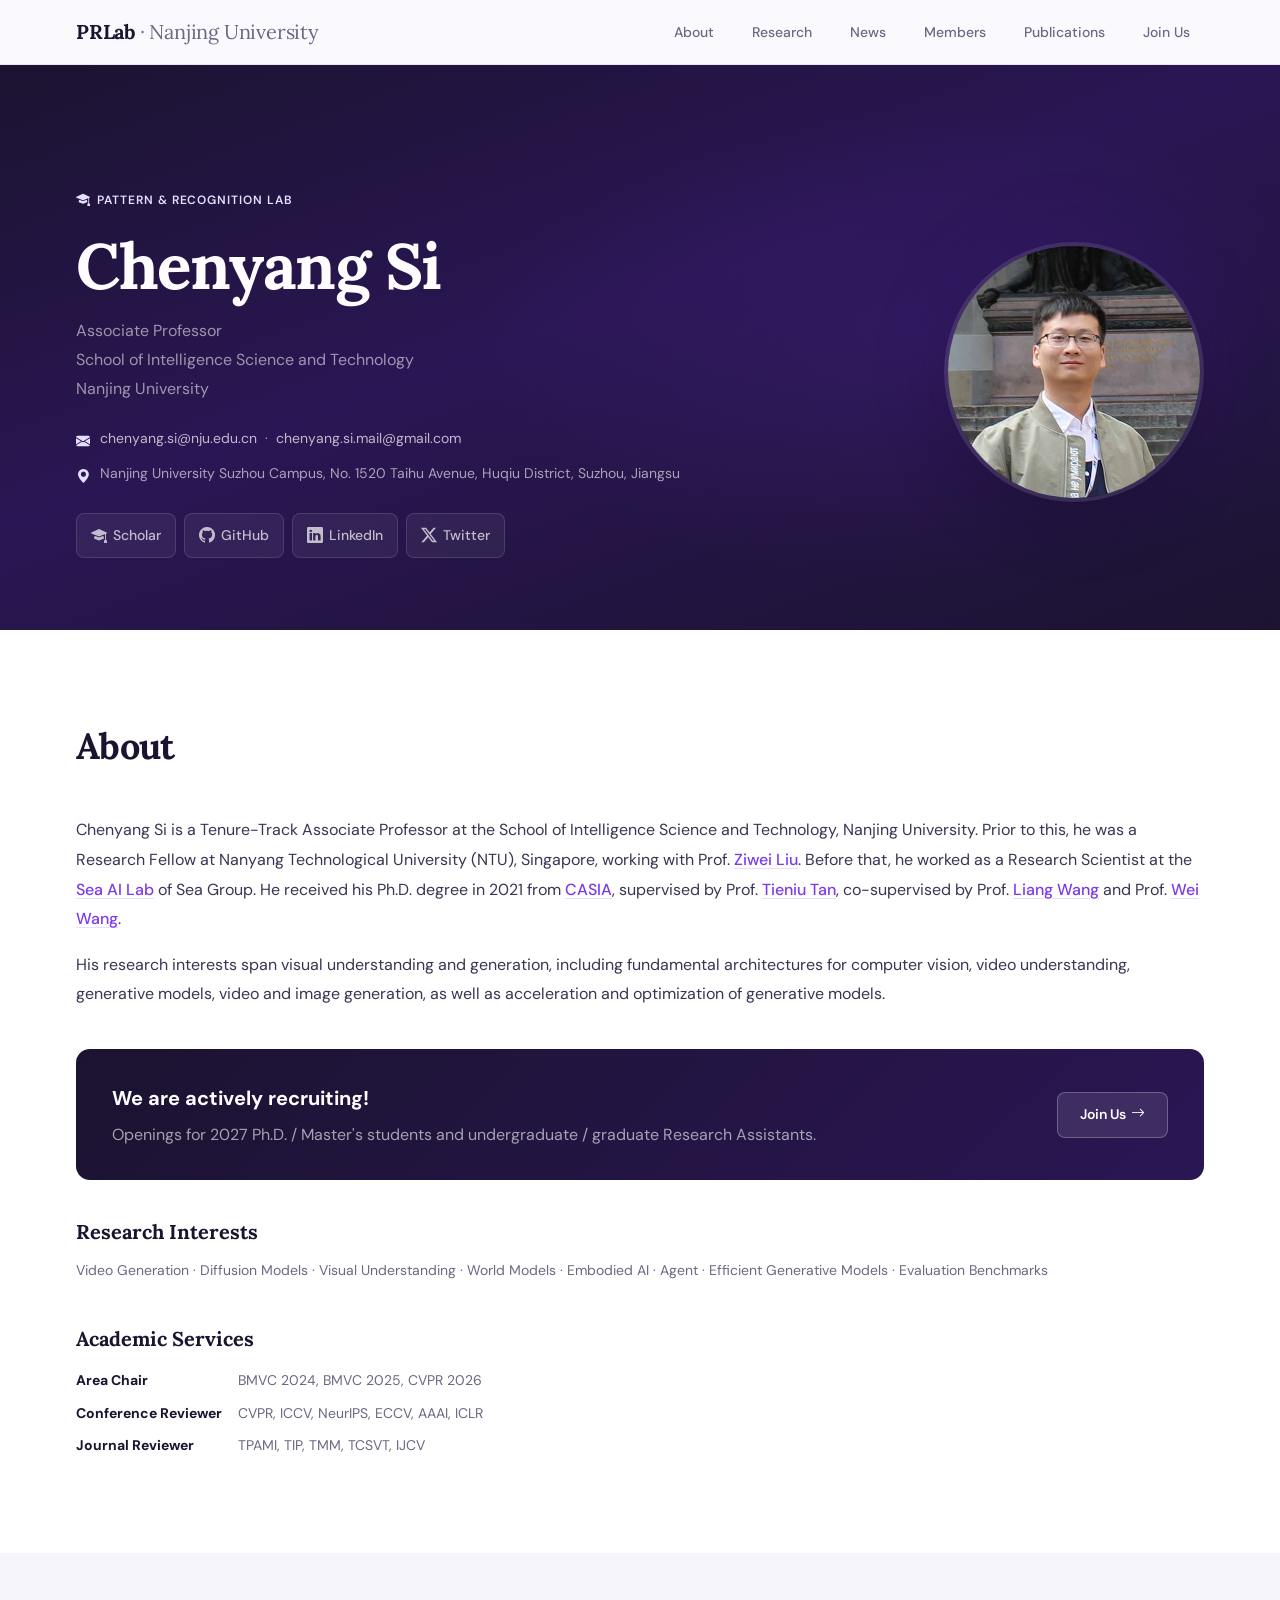
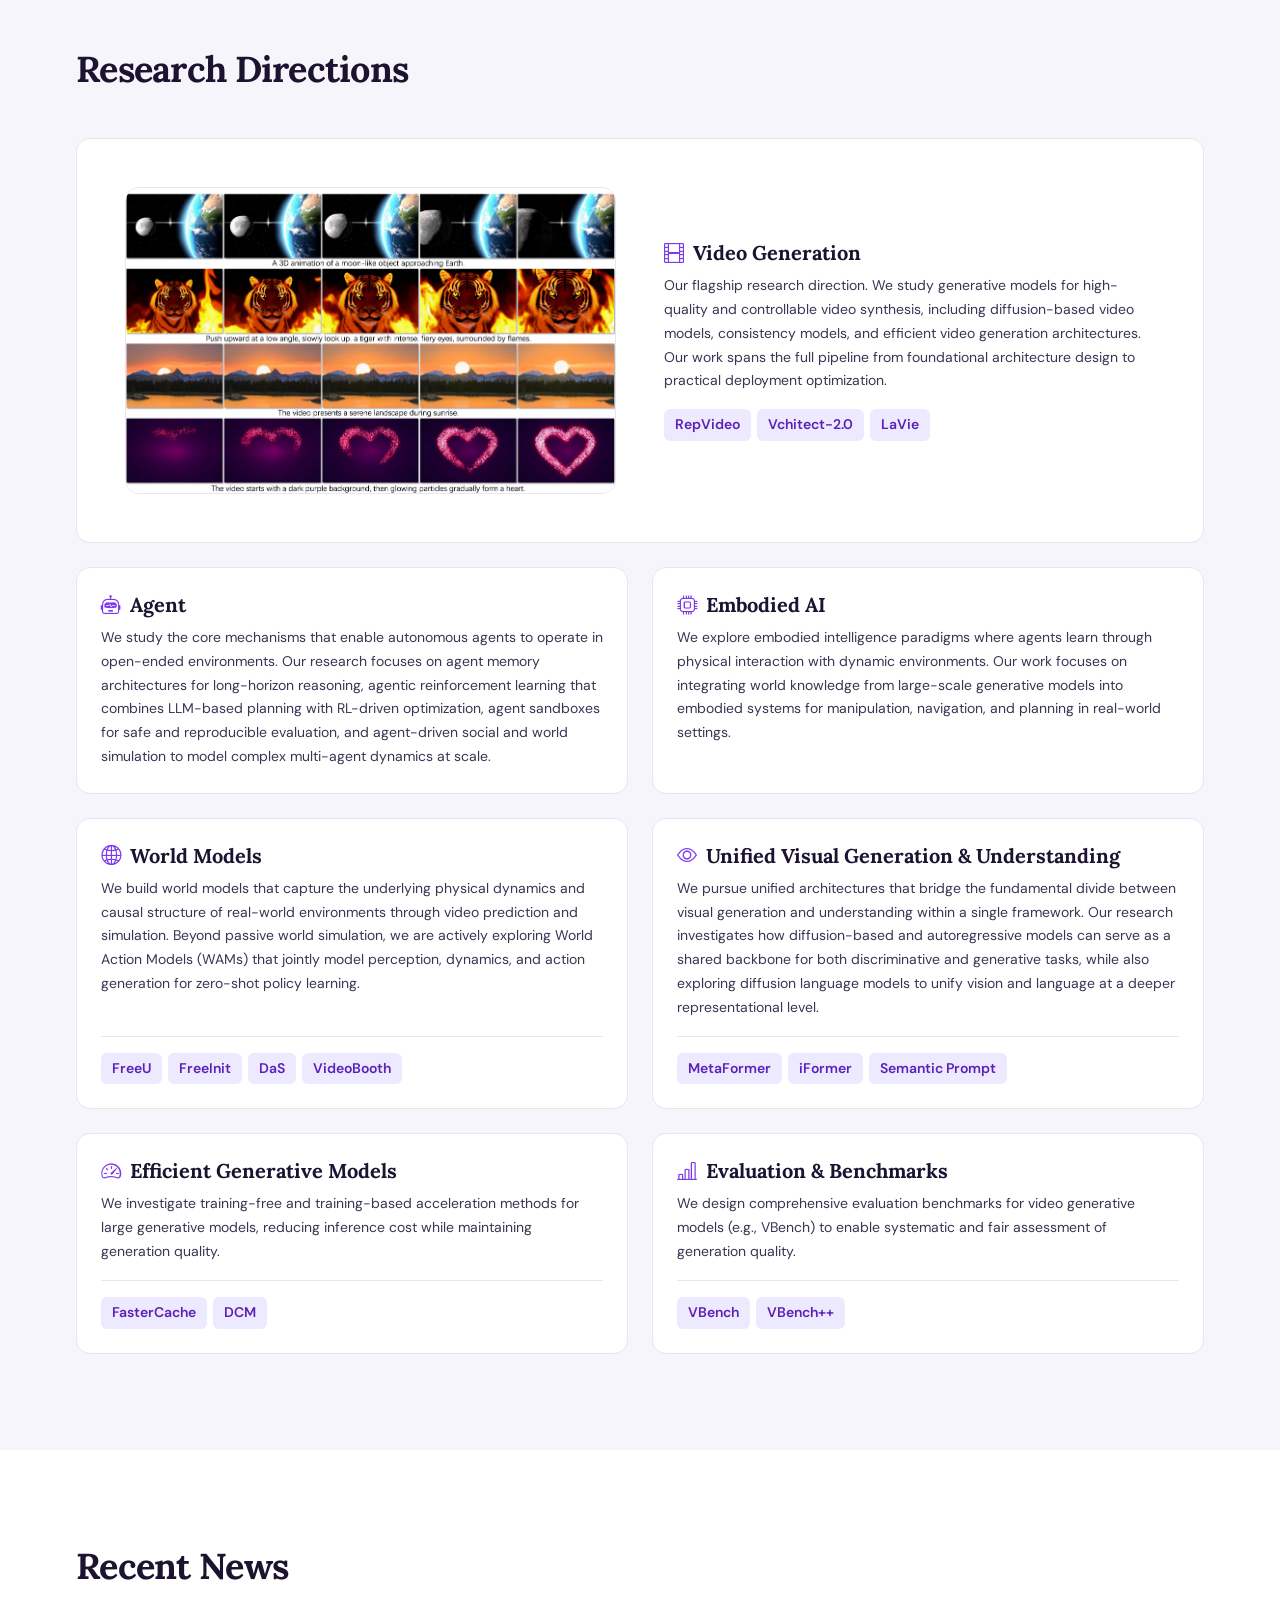
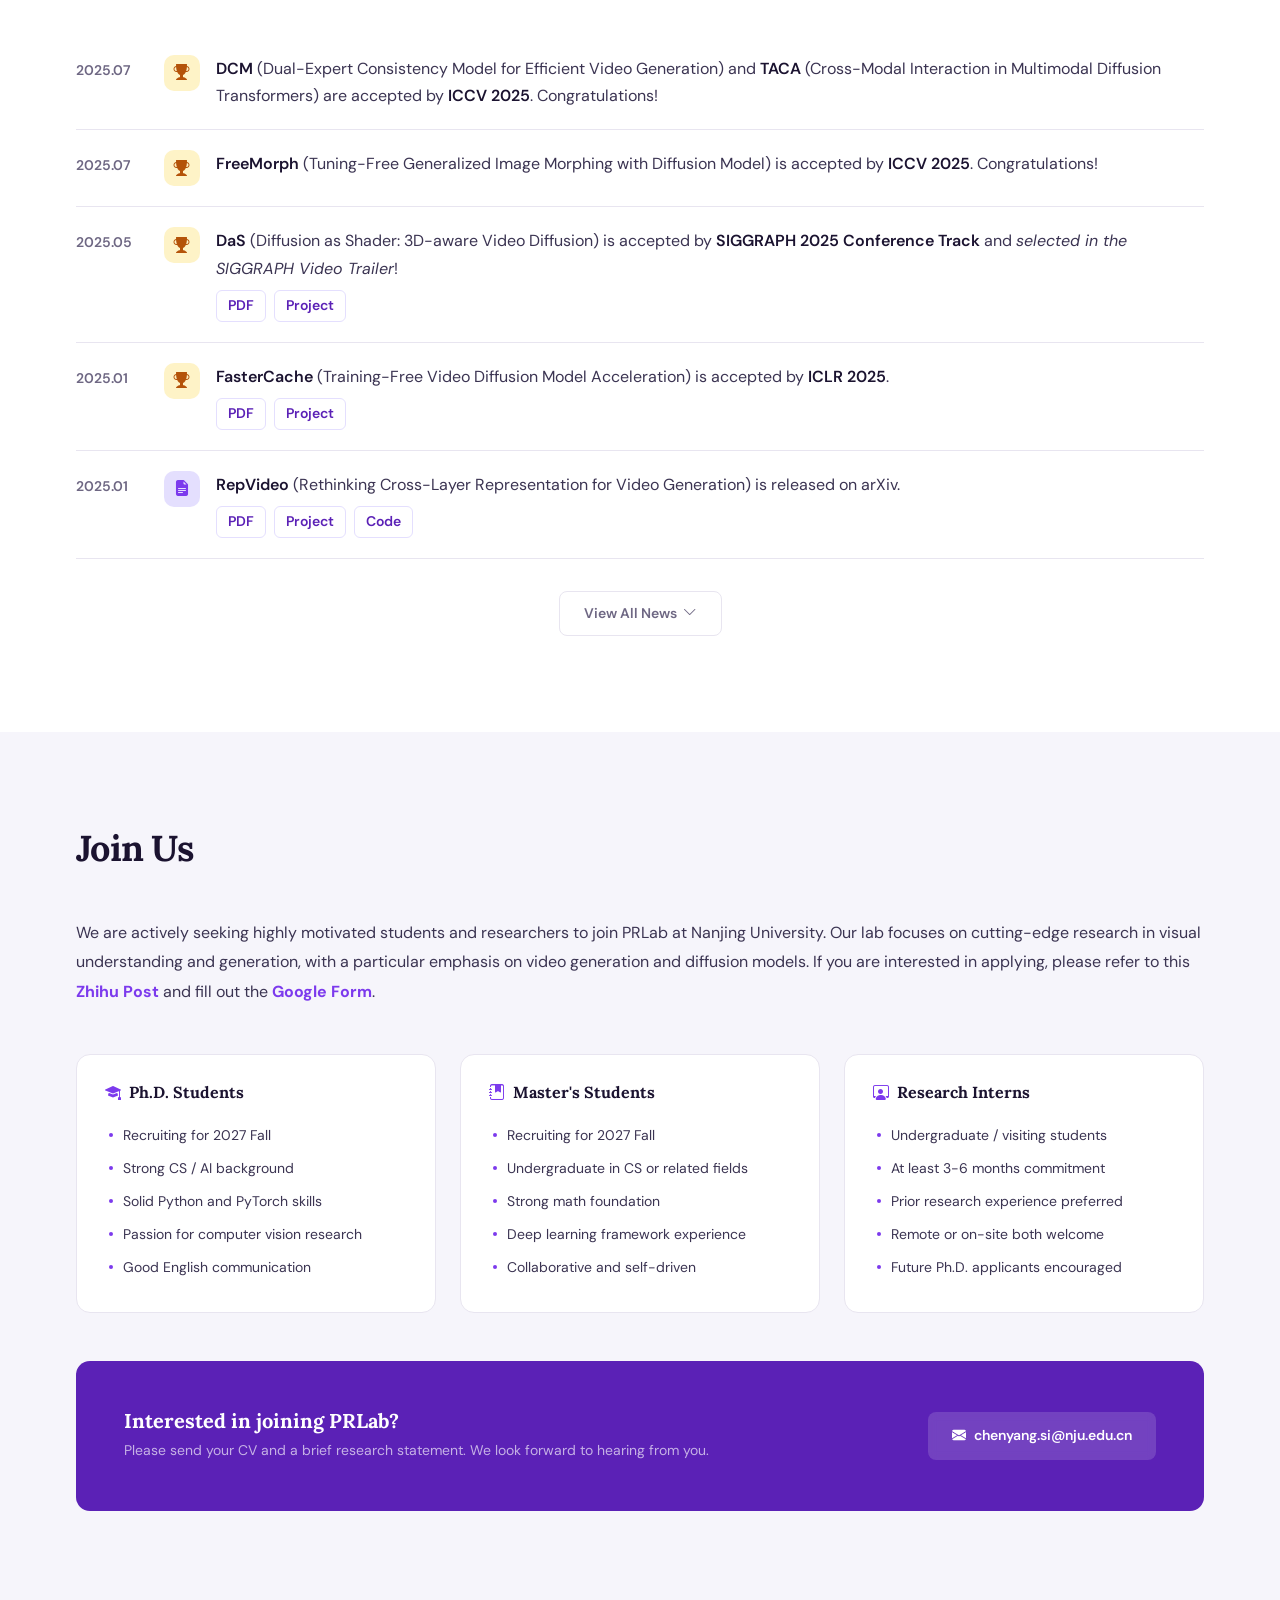
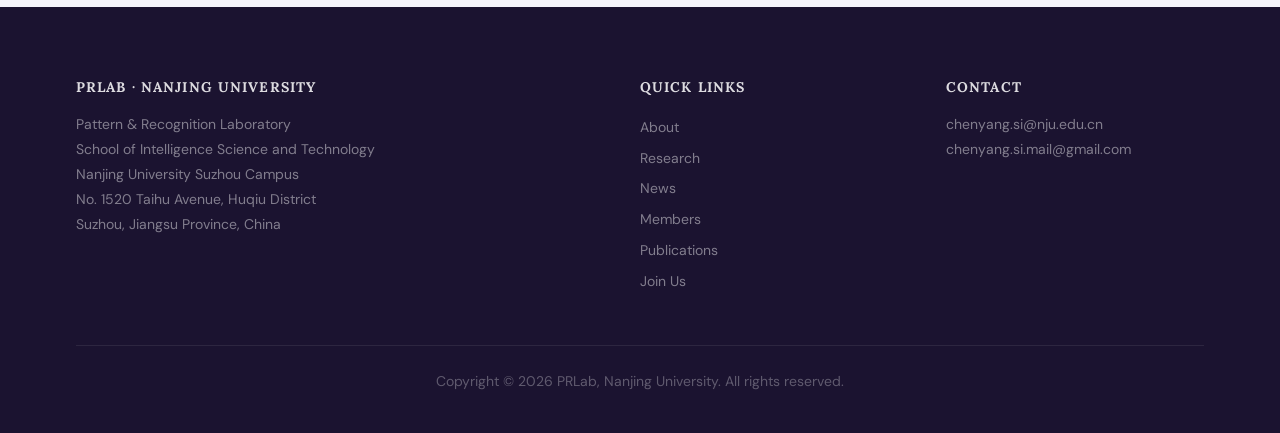
==== commit 12ae1464: "layout renew hiring" ====
--- a/index.html
+++ b/index.html
@@ -382,23 +382,45 @@
             gap: 24px;
             background: linear-gradient(135deg, #1B1330, #2A1654);
             border-radius: var(--radius);
-            padding: 28px 32px;
+            padding: 32px 36px;
             margin: 40px 0;
-        }
-
-        .recruit-text { flex: 1; }
+            position: relative;
+            overflow: hidden;
+            transition: transform 0.3s cubic-bezier(0.16, 1, 0.3, 1), box-shadow 0.3s;
+        }
+
+        .recruit-banner::after {
+            content: '';
+            position: absolute;
+            inset: 0;
+            background: linear-gradient(105deg, transparent 40%, rgba(255,255,255,0.12) 50%, transparent 60%);
+            transform: translateX(-100%);
+            transition: transform 0.6s cubic-bezier(0.25, 1, 0.5, 1);
+            pointer-events: none;
+        }
+
+        .recruit-banner:hover {
+            transform: translateY(-4px);
+            box-shadow: 0 16px 48px rgba(27,19,48,0.25);
+        }
+
+        .recruit-banner:hover::after {
+            transform: translateX(100%);
+        }
+
+        .recruit-text { flex: 1; position: relative; z-index: 1; }
 
         .recruit-text strong {
             display: block;
+            font-size: var(--text-lg);
+            color: #FEFCFF;
+            margin-bottom: 6px;
+        }
+
+        .recruit-text span {
             font-size: var(--text-base);
-            color: #FEFCFF;
-            margin-bottom: 4px;
-        }
-
-        .recruit-text span {
-            font-size: var(--text-sm);
             color: rgba(255,255,255,0.6);
-            line-height: 1.5;
+            line-height: 1.6;
         }
 
         .recruit-btn {
@@ -415,6 +437,8 @@
             font-weight: 600;
             text-decoration: none;
             transition: all 0.2s;
+            position: relative;
+            z-index: 1;
         }
 
         .recruit-btn:hover {
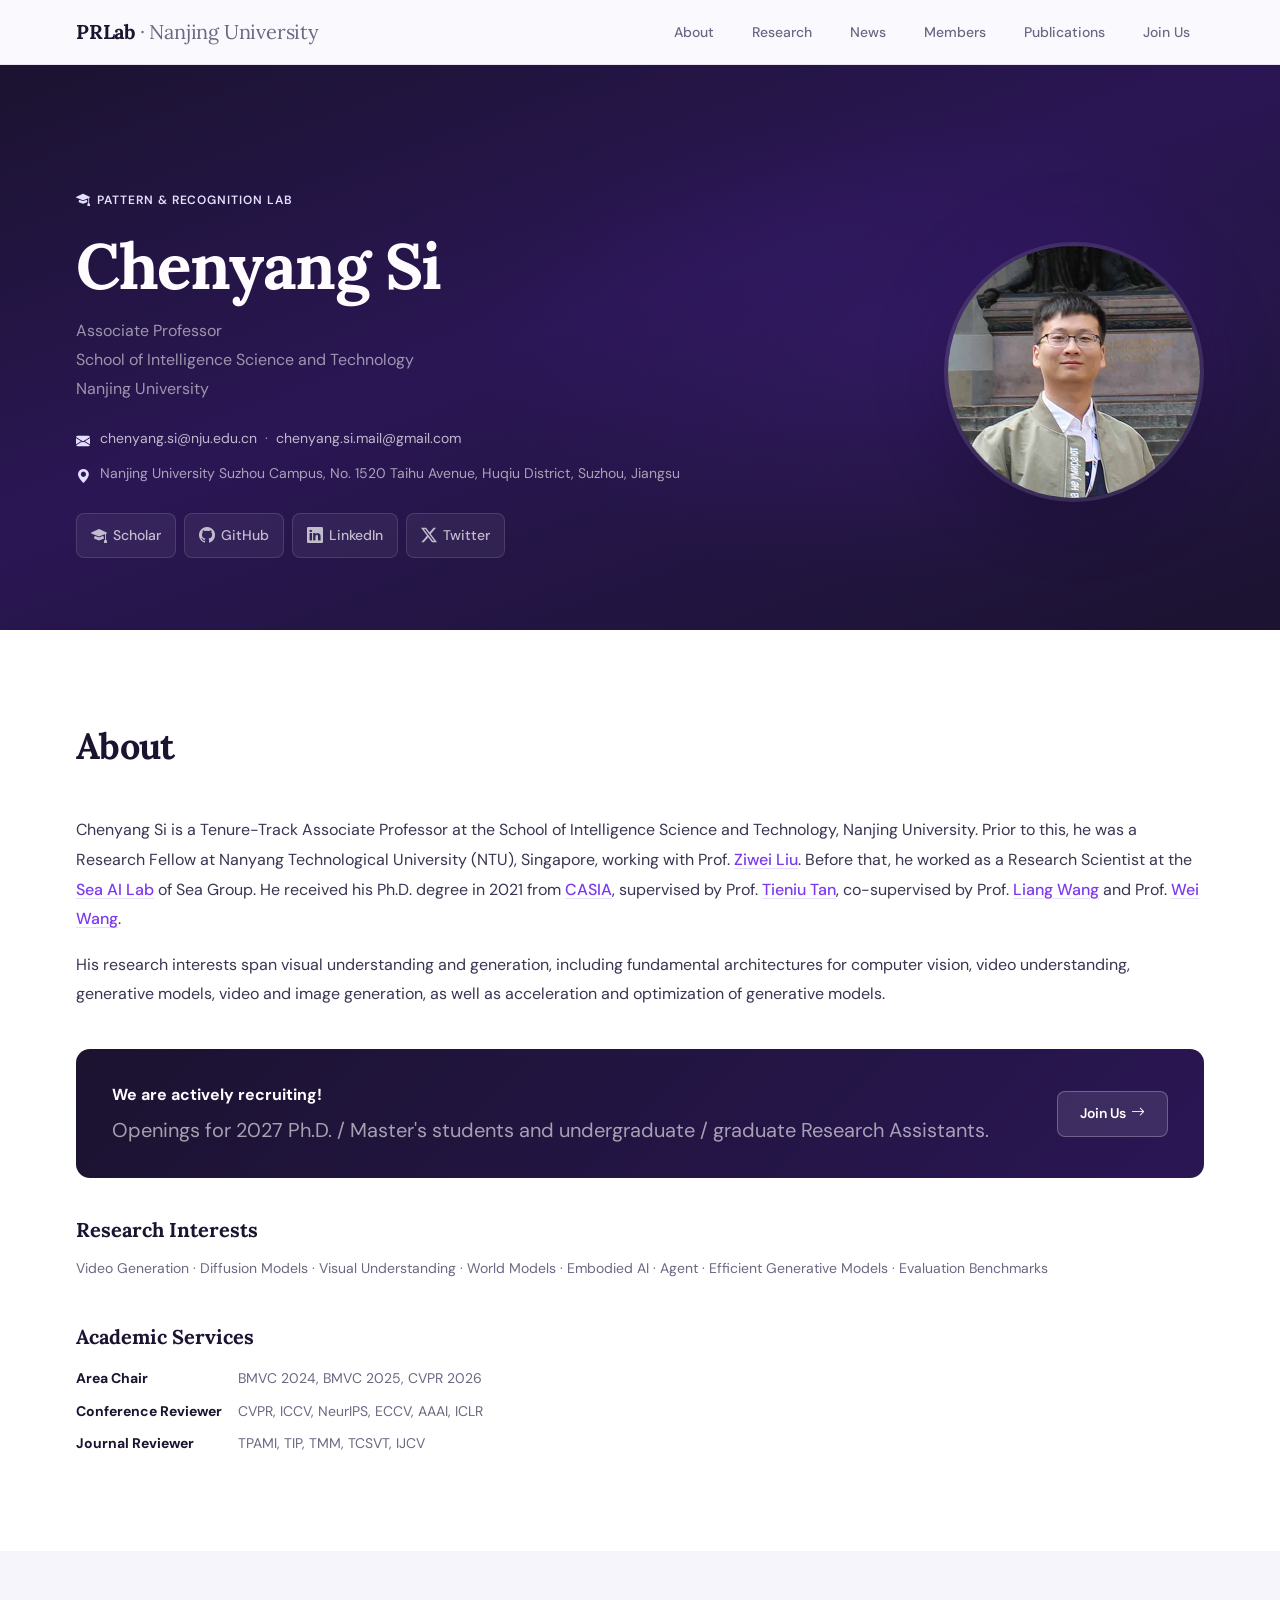
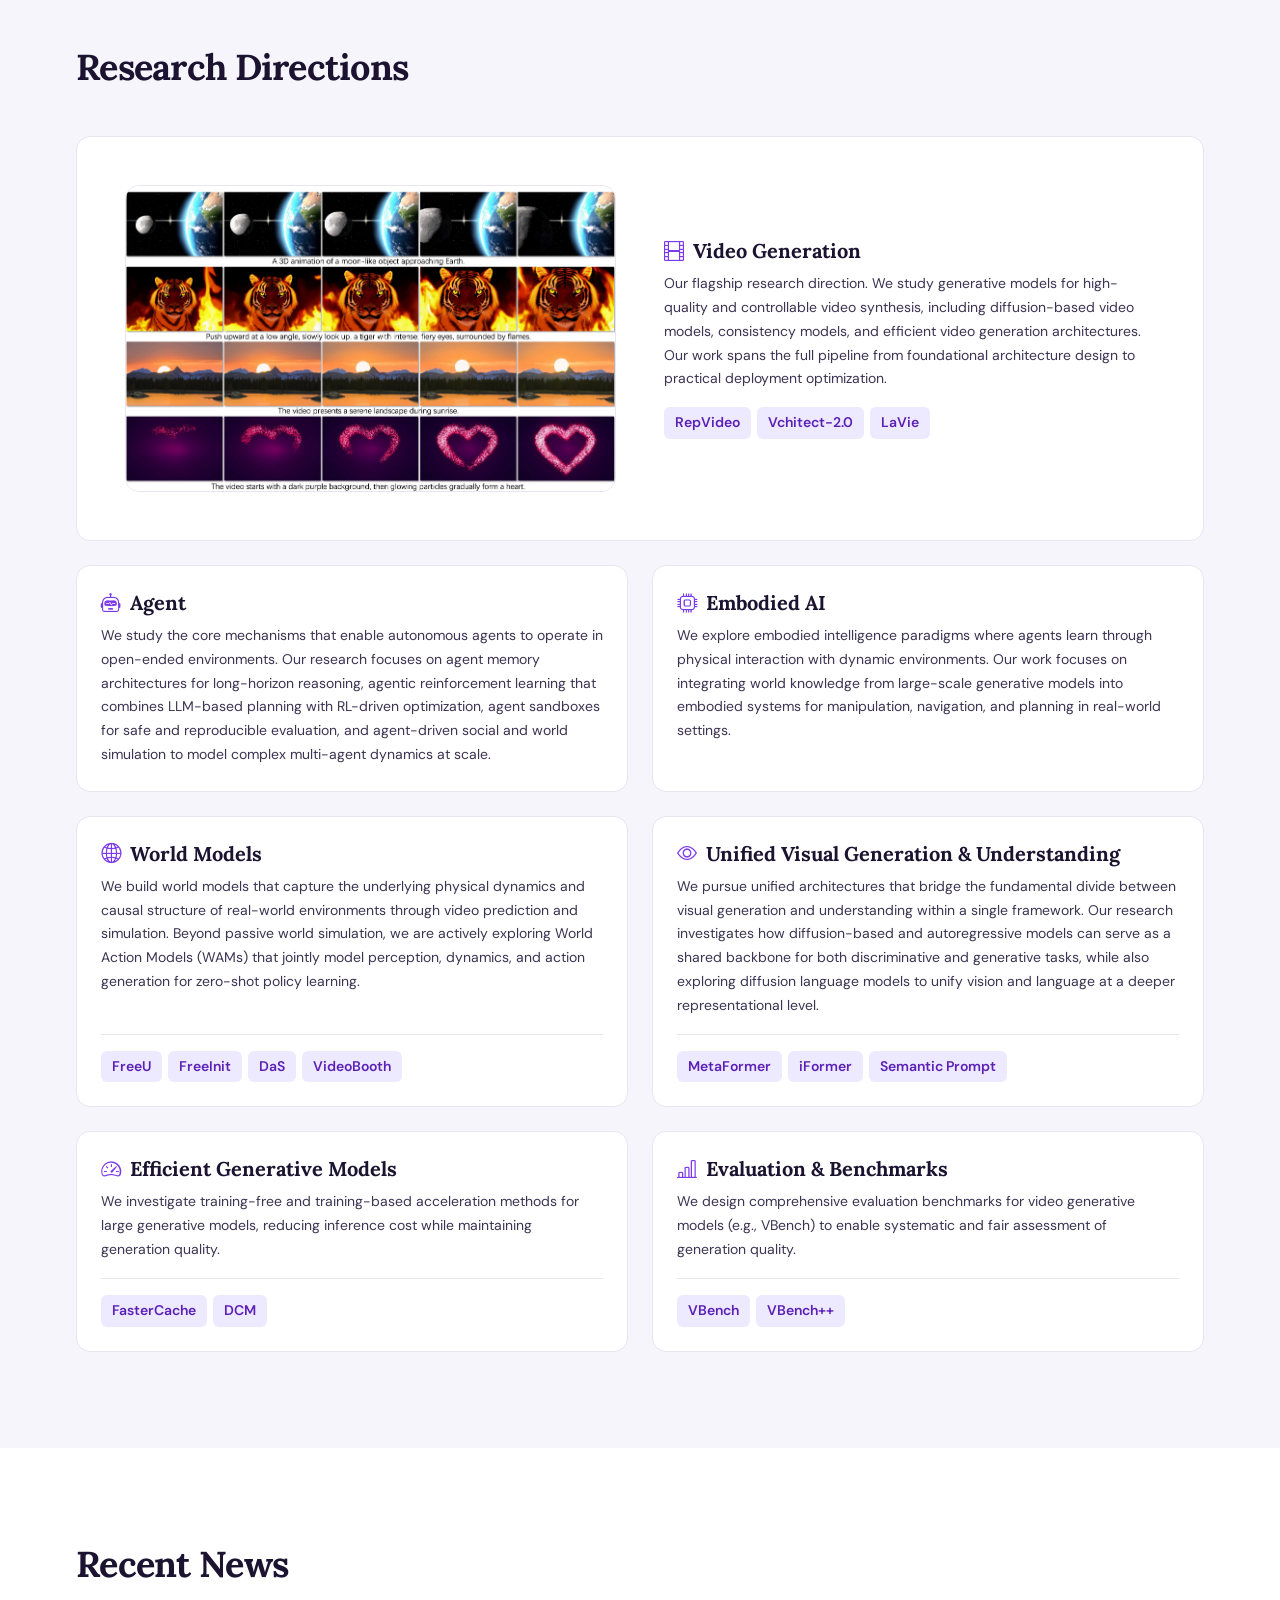
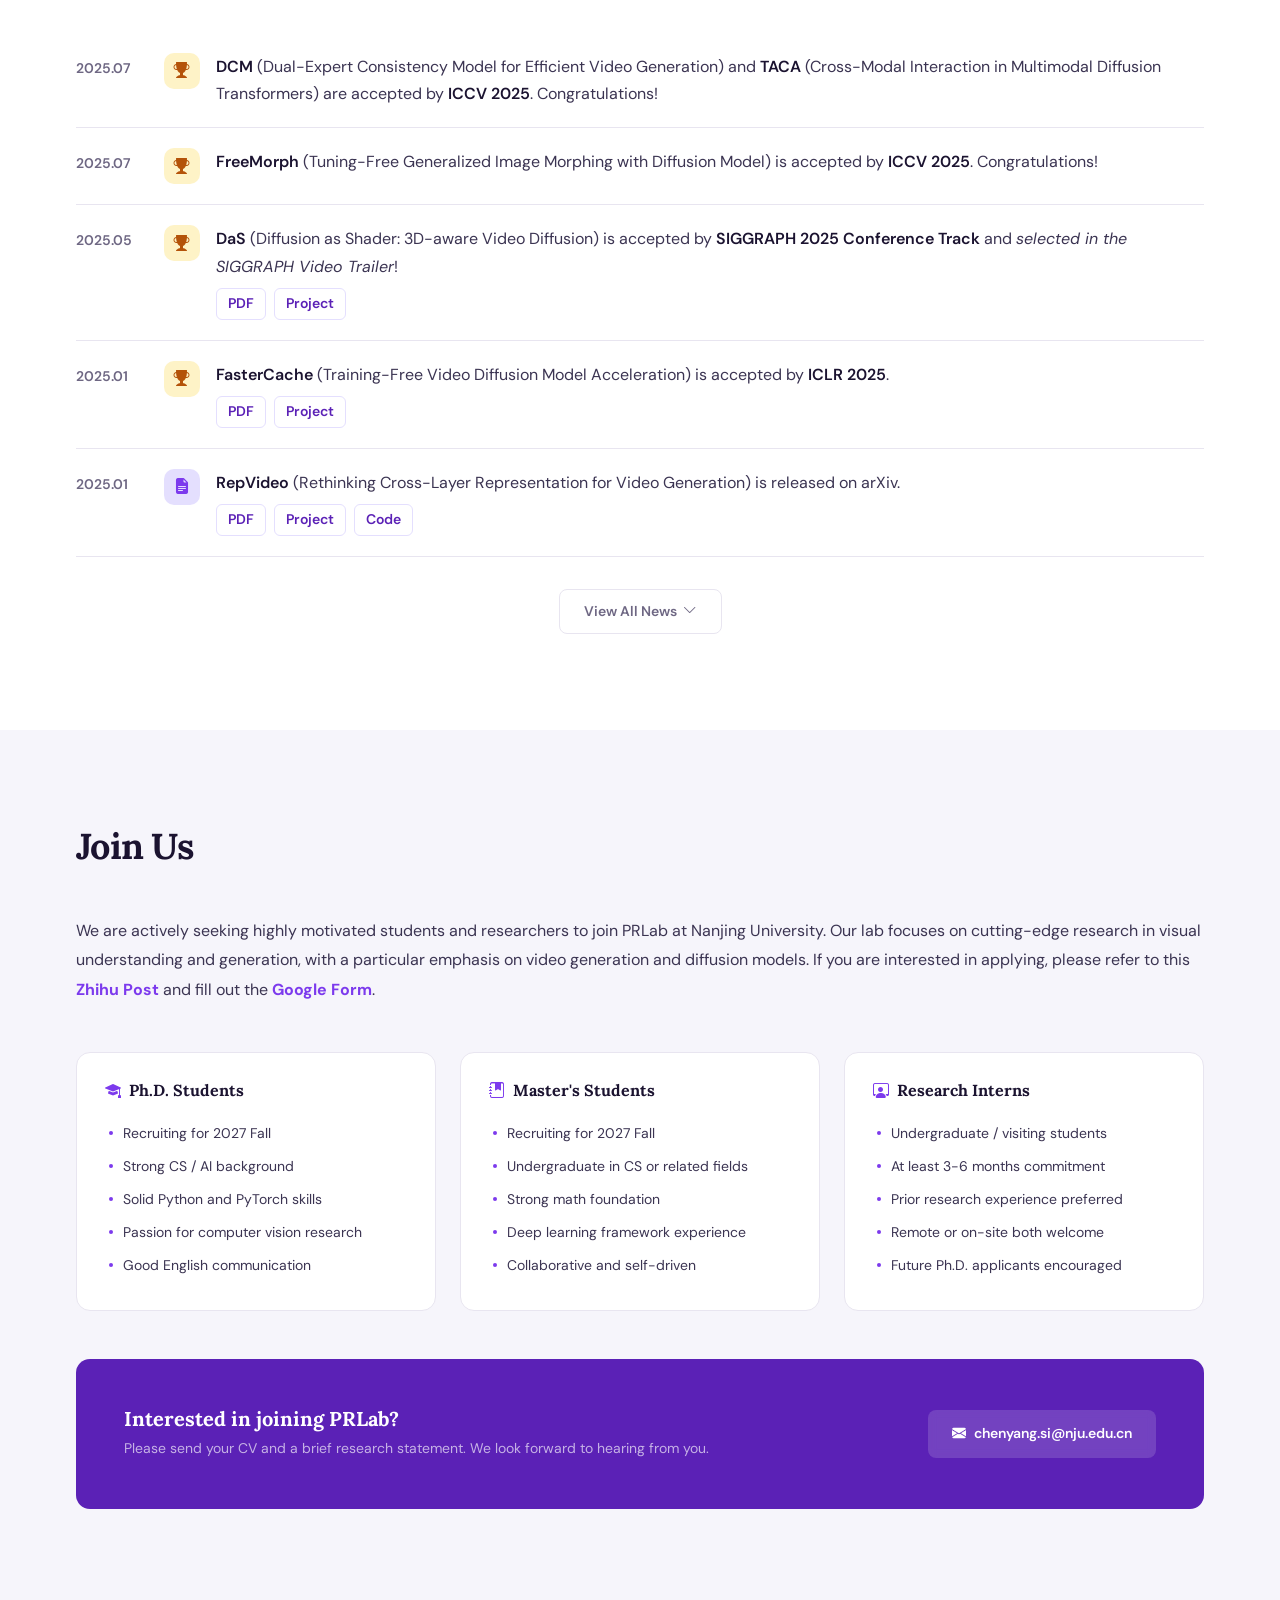
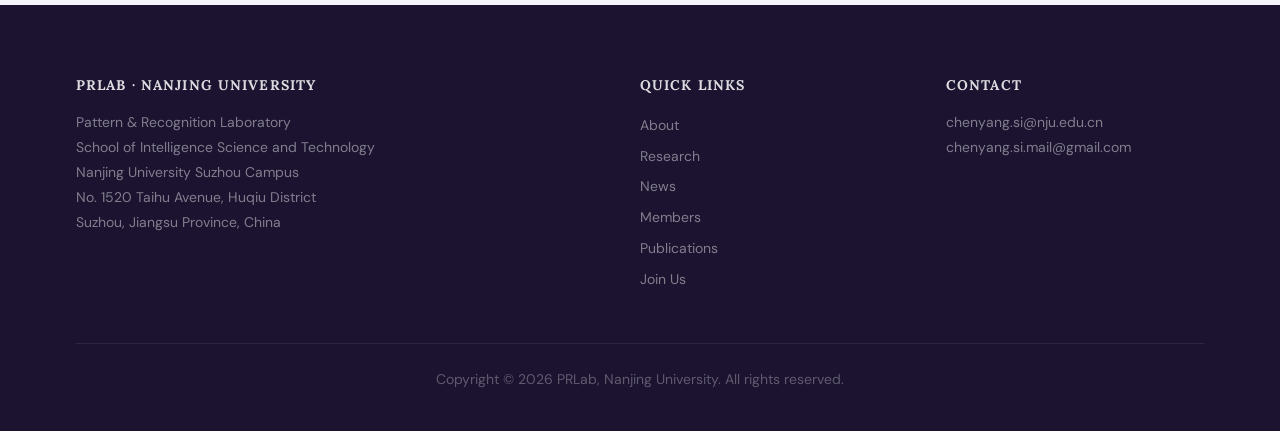
==== commit 86ab7854: "layout: bigger font" ====
--- a/index.html
+++ b/index.html
@@ -412,13 +412,13 @@
 
         .recruit-text strong {
             display: block;
-            font-size: var(--text-lg);
+            font-size: var(1.5rem);
             color: #FEFCFF;
             margin-bottom: 6px;
         }
 
         .recruit-text span {
-            font-size: var(--text-base);
+            font-size: var(--text-lg);
             color: rgba(255,255,255,0.6);
             line-height: 1.6;
         }
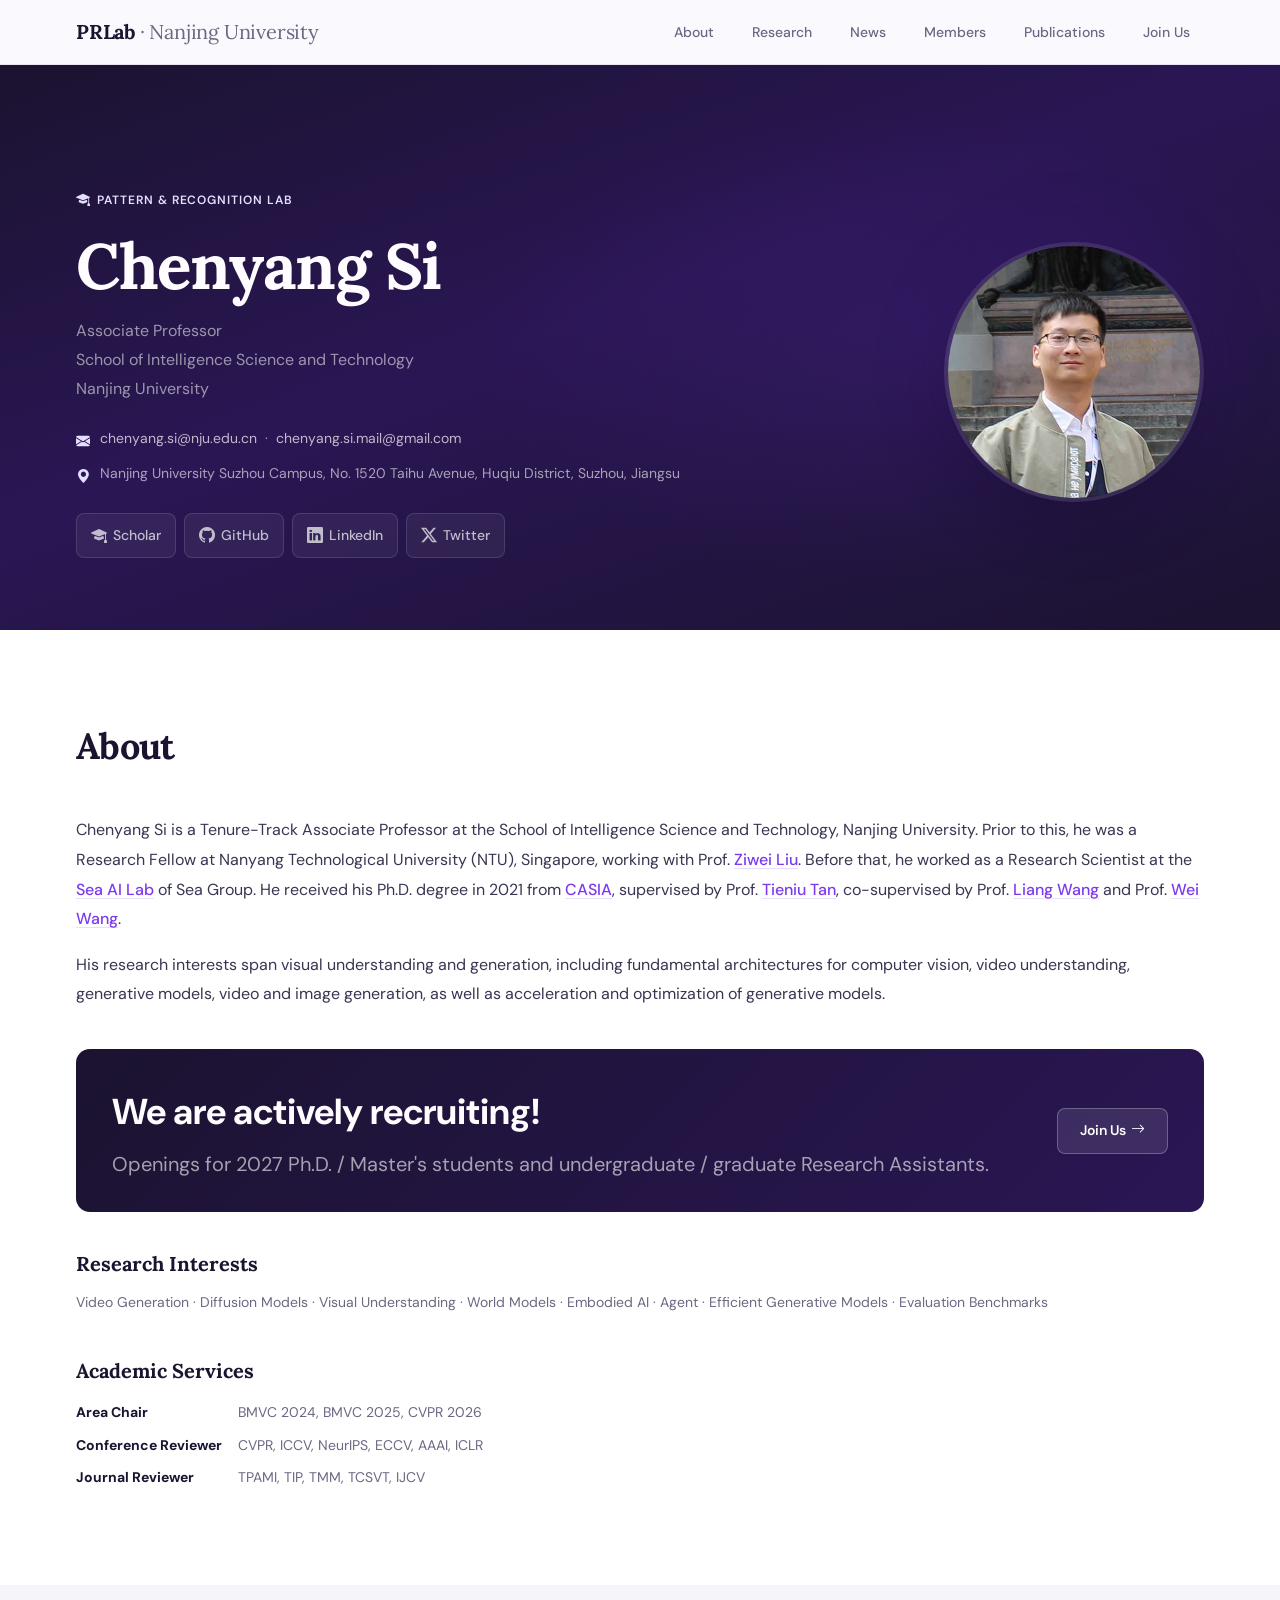
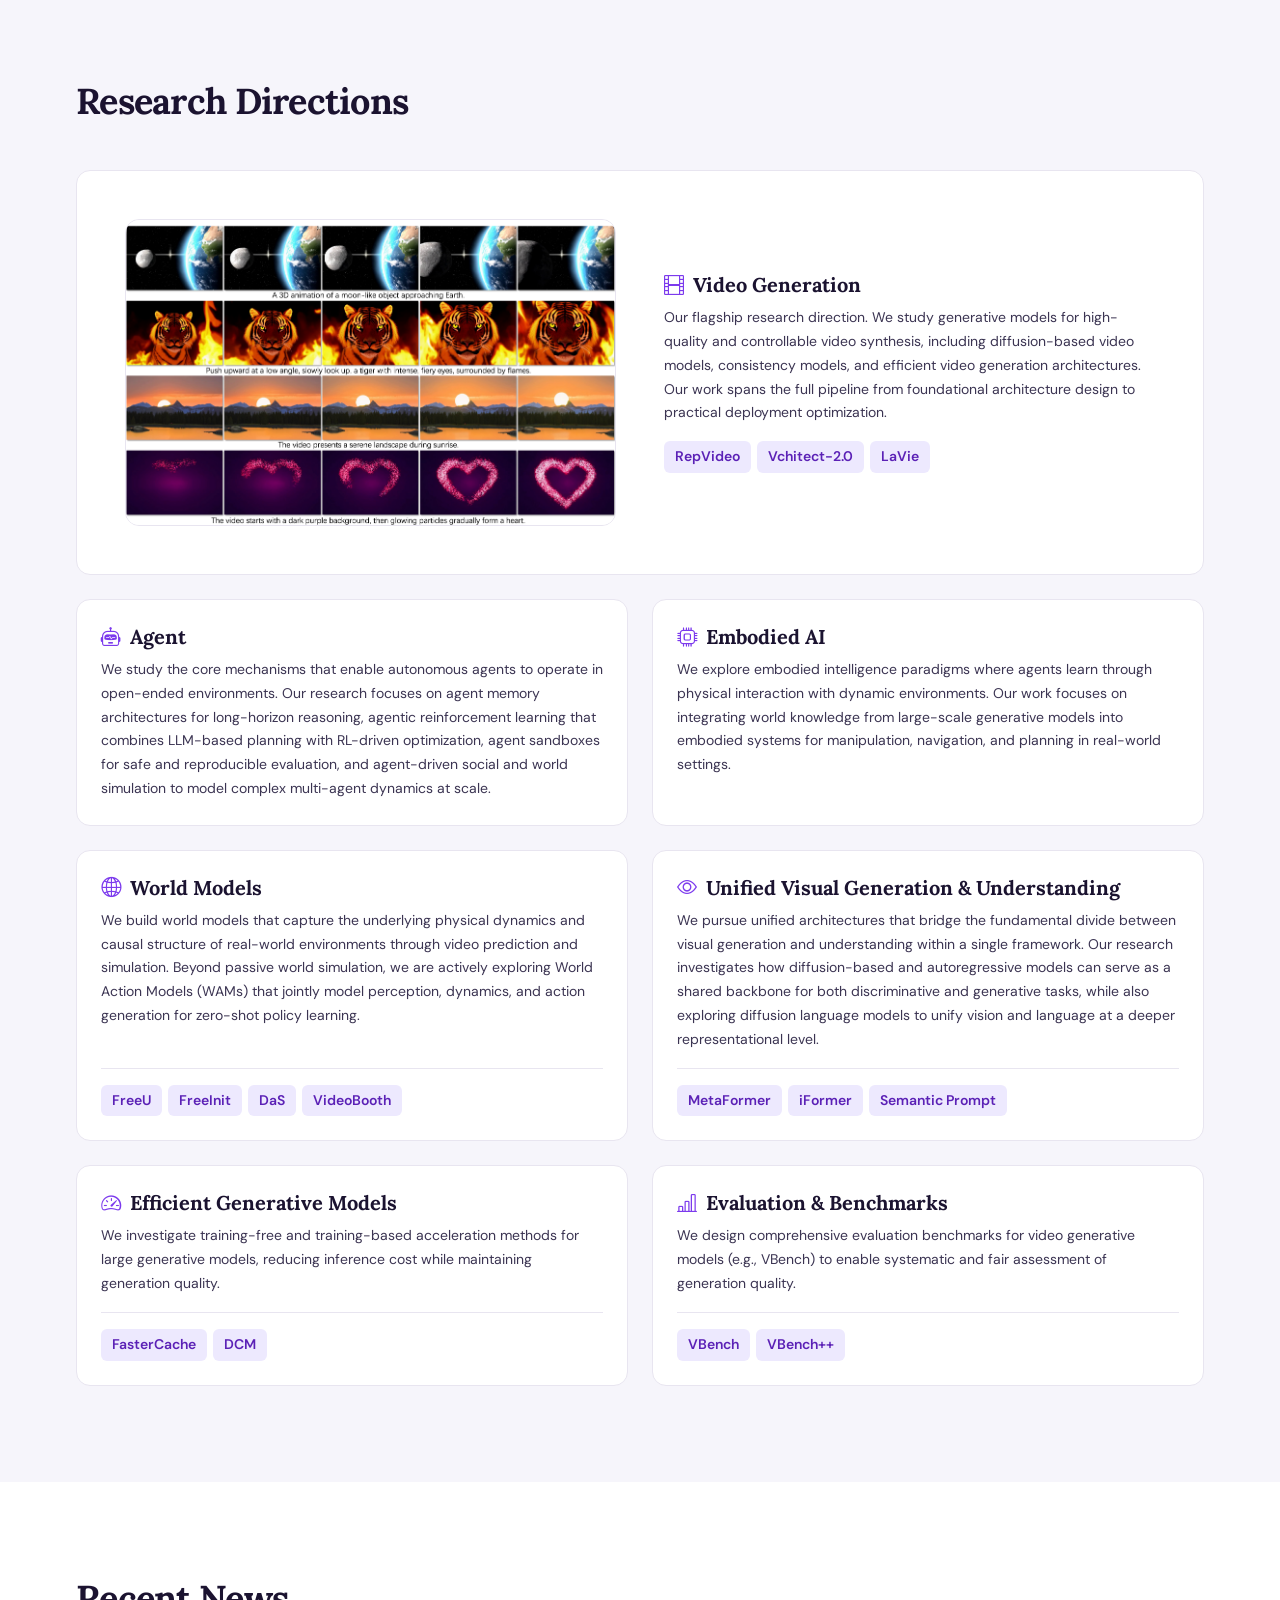
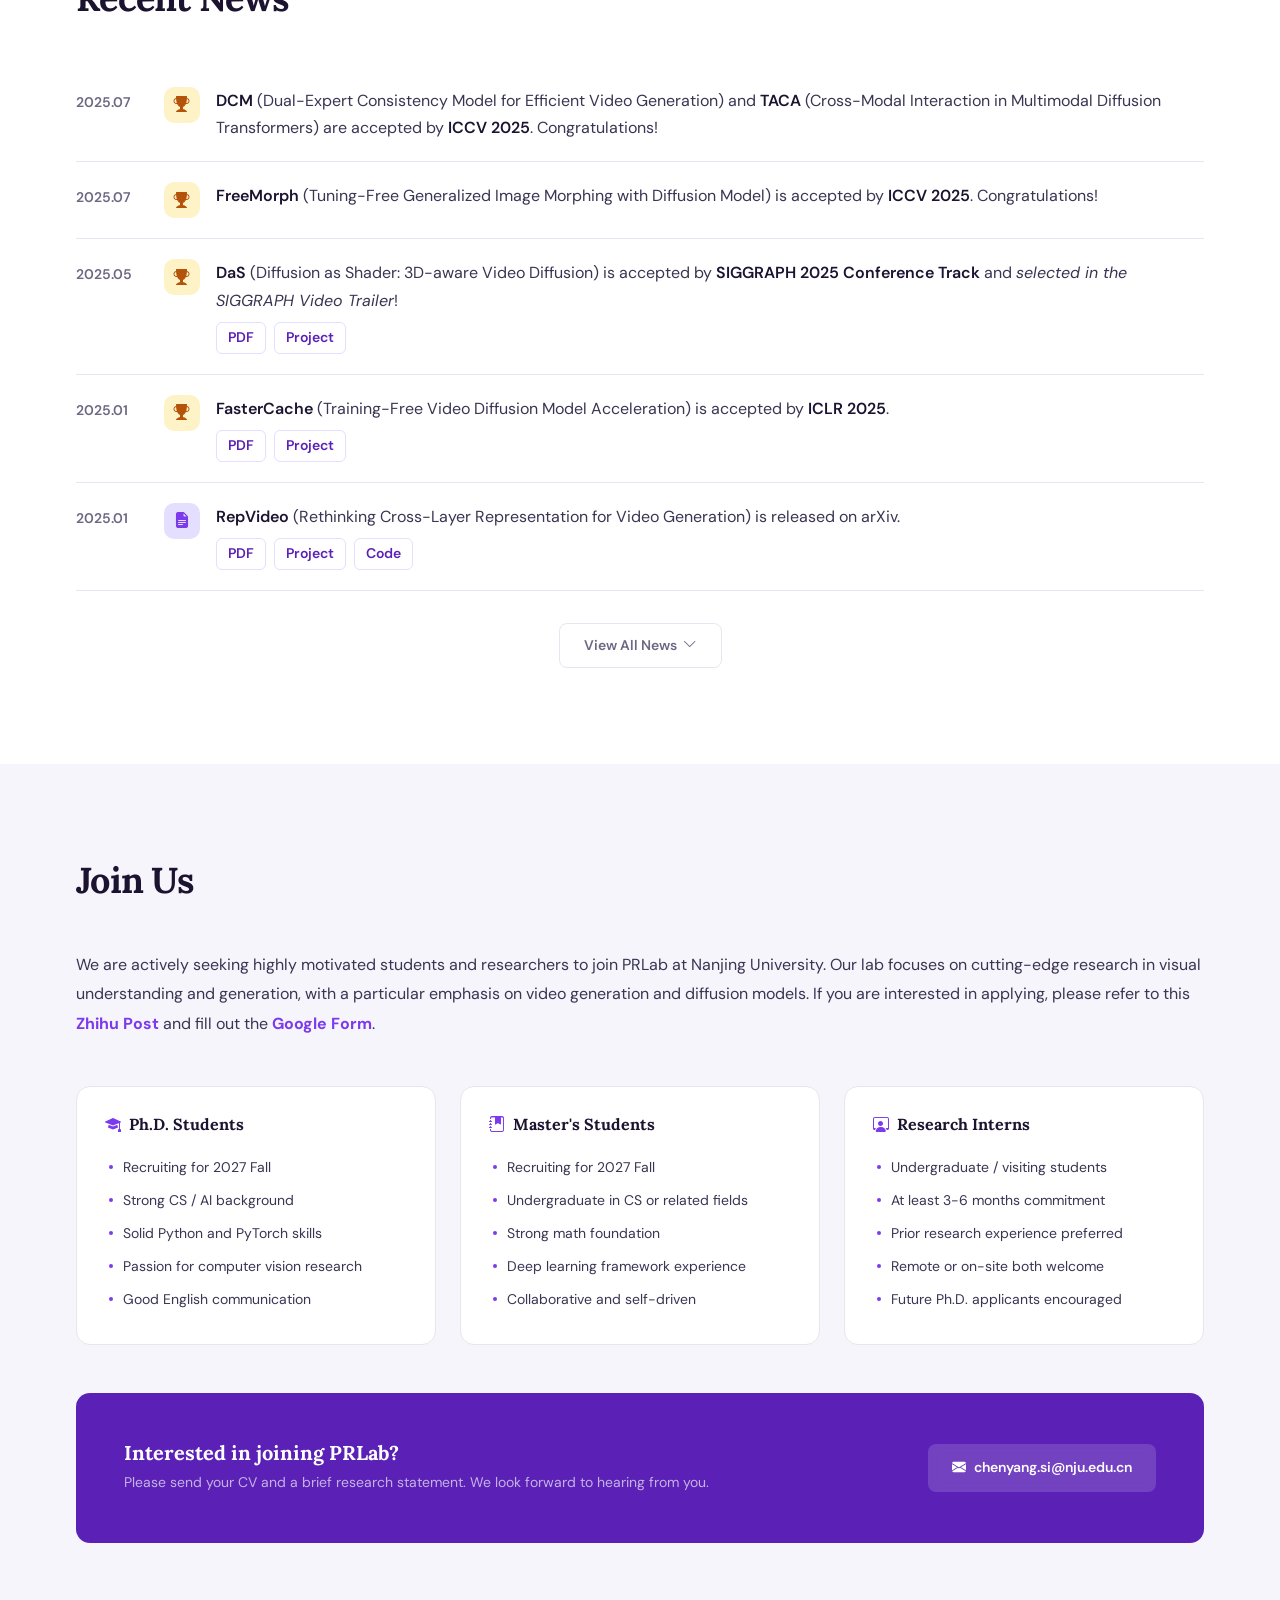
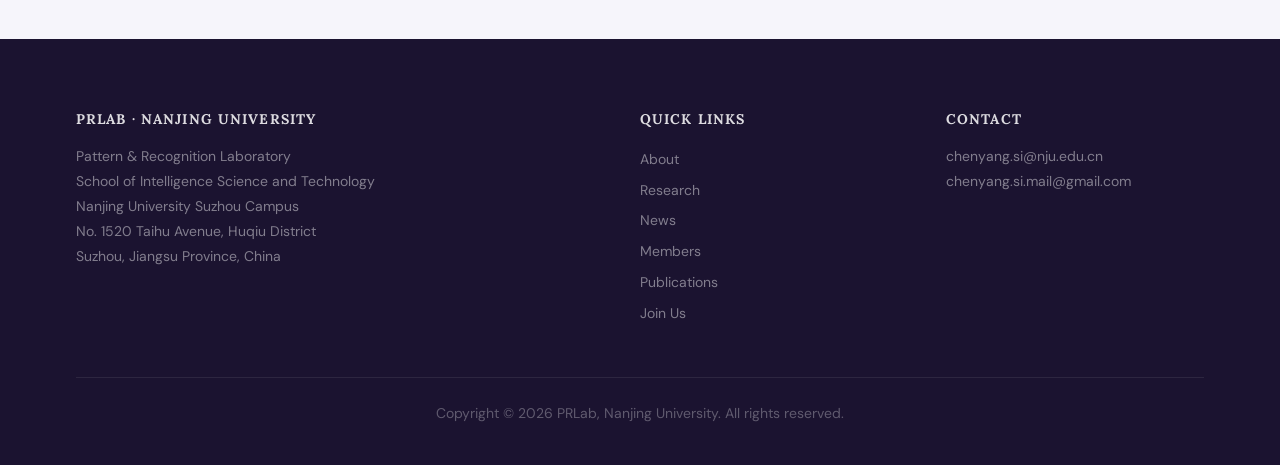
==== commit 79cacb42: "layout: bigger font" ====
--- a/index.html
+++ b/index.html
@@ -412,7 +412,7 @@
 
         .recruit-text strong {
             display: block;
-            font-size: var(1.5rem);
+            font-size: var(--text-xl);
             color: #FEFCFF;
             margin-bottom: 6px;
         }
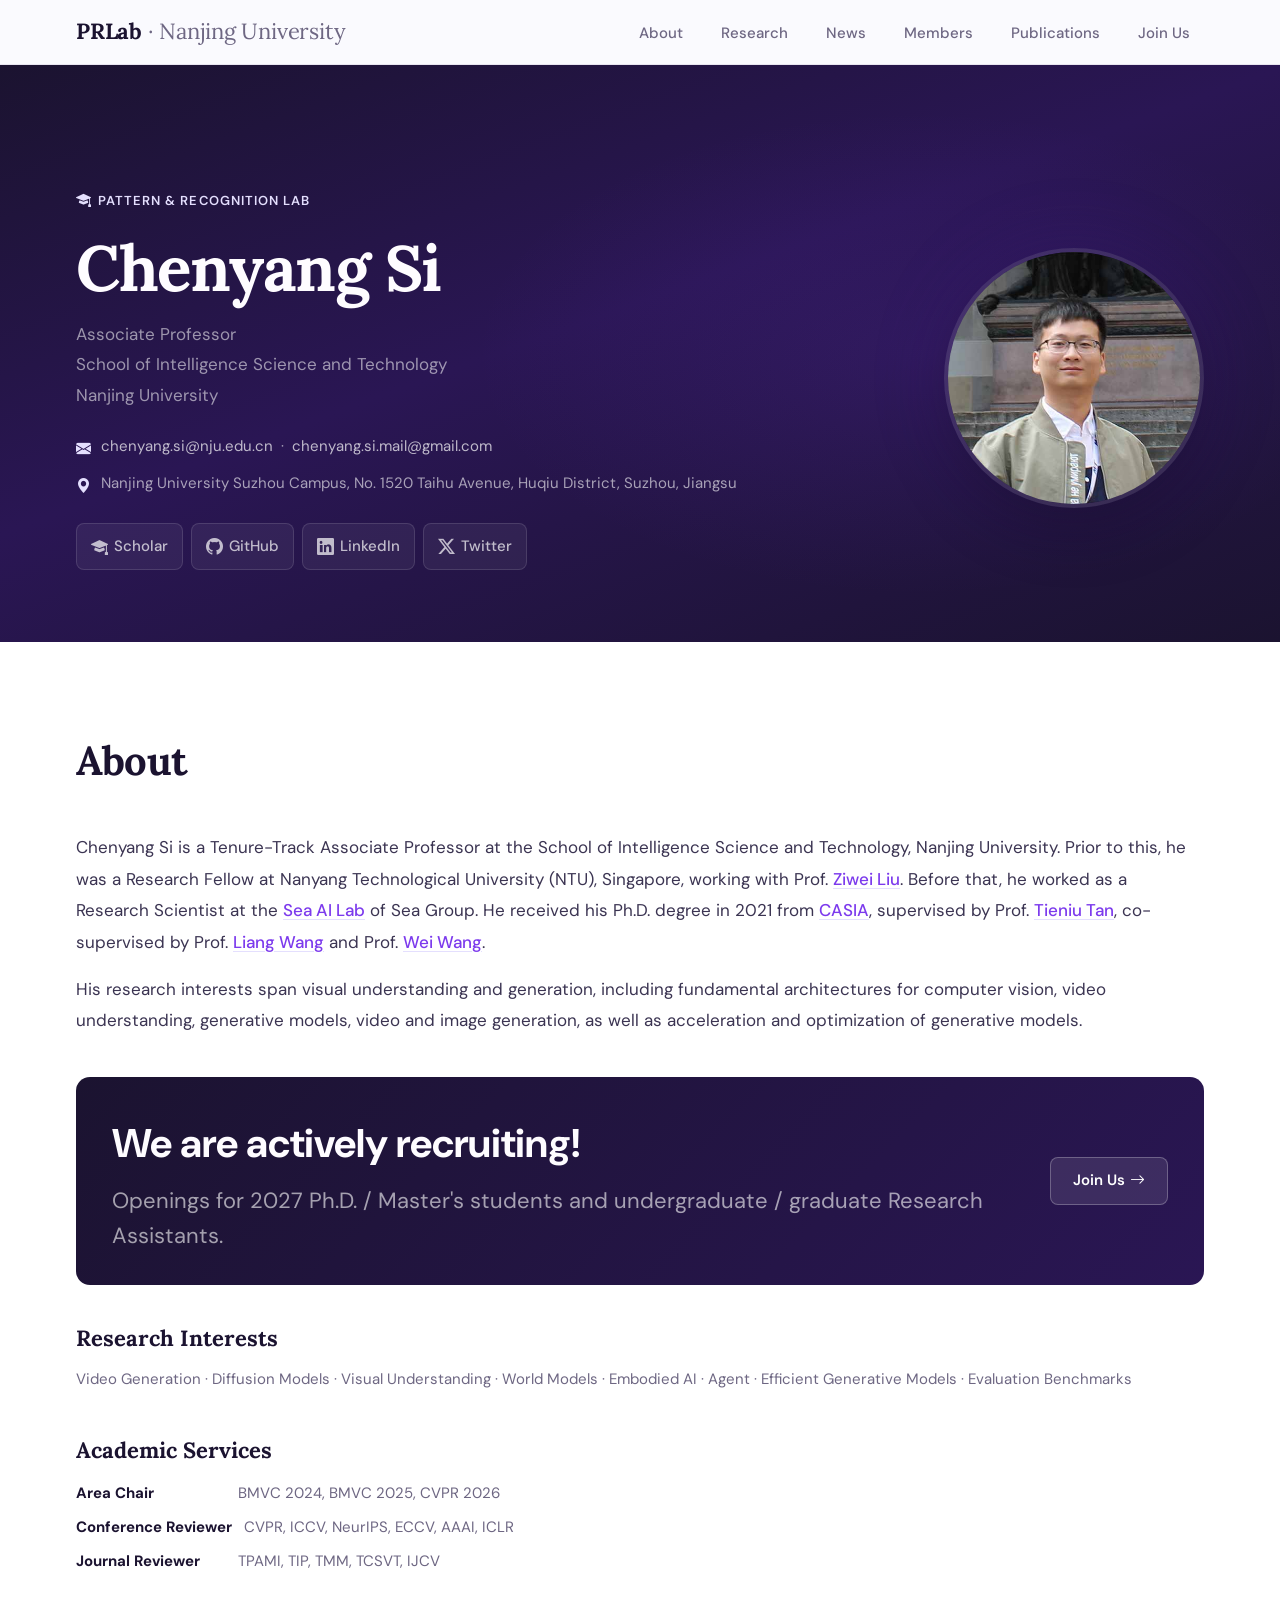
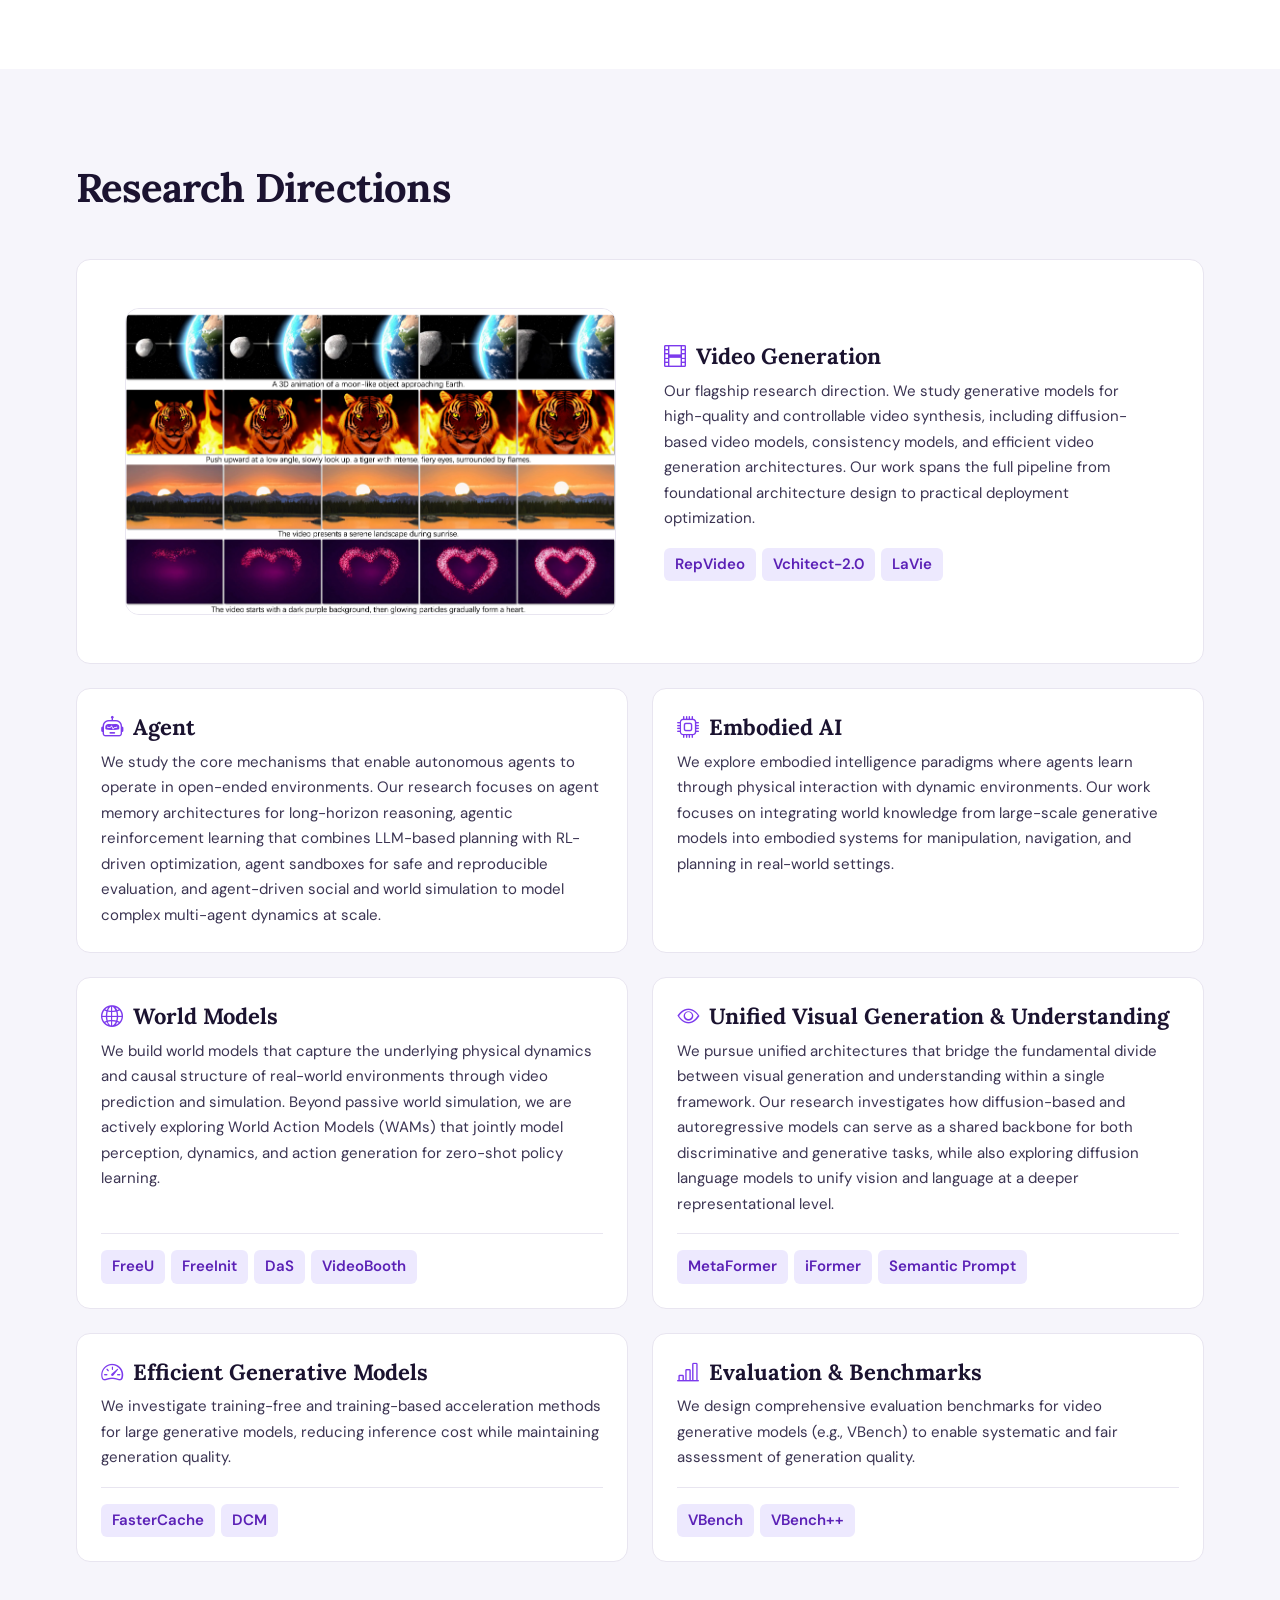
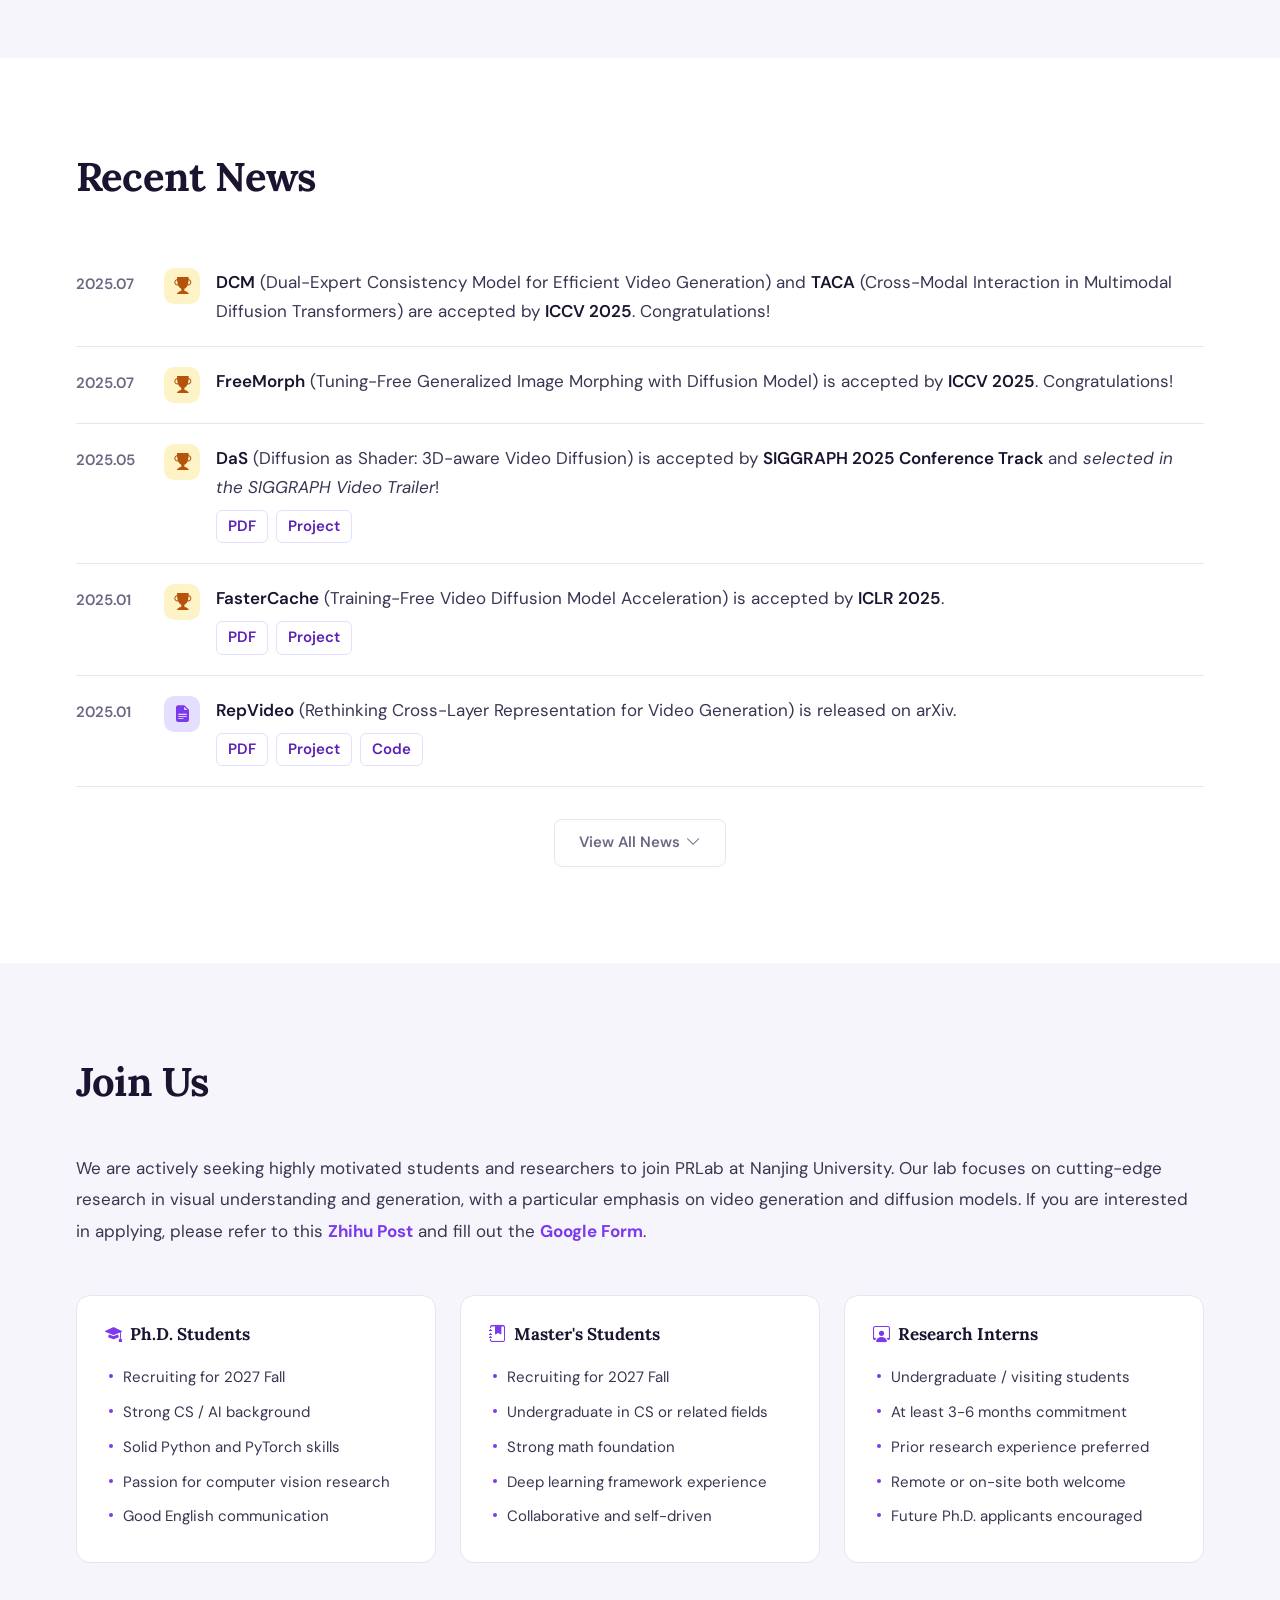
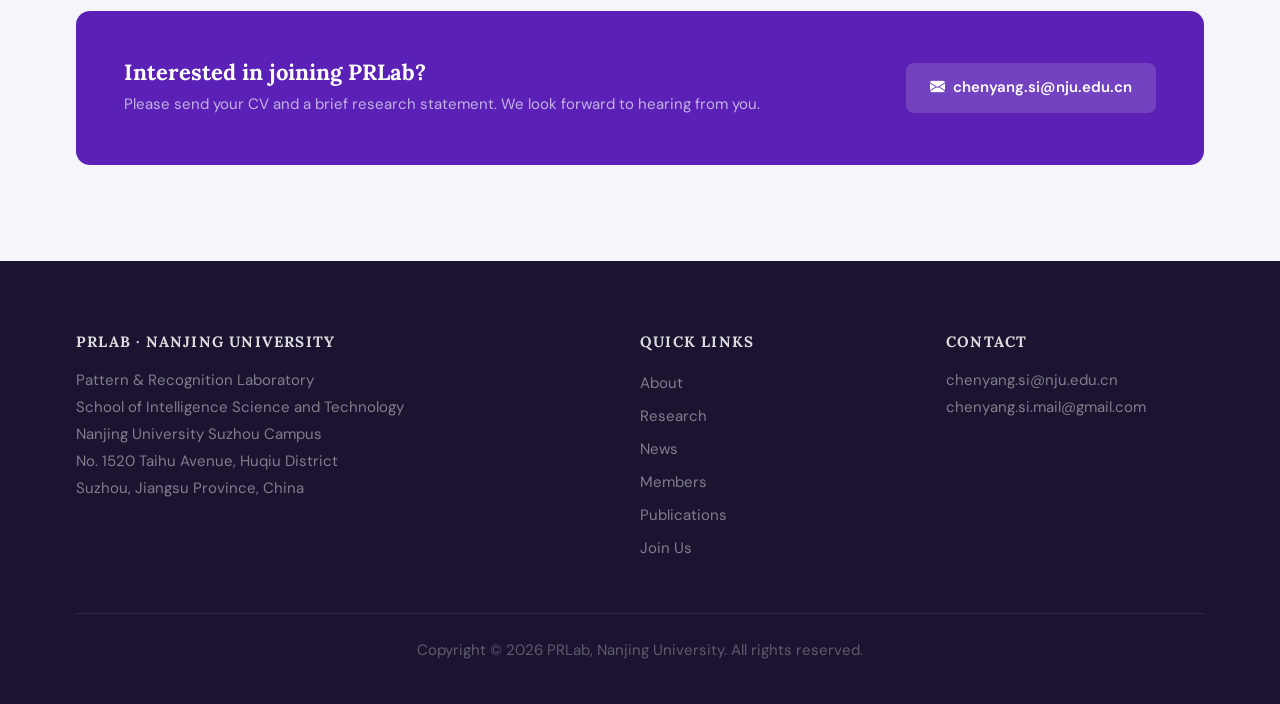
==== commit c9605f89: "file: bigger font" ====
--- a/index.html
+++ b/index.html
@@ -38,11 +38,11 @@
             /* Typography — 1.333 scale (perfect fourth) */
             --font-display:  'Lora', Georgia, serif;
             --font-body:     'DM Sans', -apple-system, BlinkMacSystemFont, sans-serif;
-            --text-xs:       0.75rem;    /* 12px — captions, fine print */
-            --text-sm:       0.875rem;   /* 14px — labels, badges, dates */
-            --text-base:     1rem;       /* 16px — body */
-            --text-lg:       1.25rem;    /* 20px — card titles, subheadings */
-            --text-xl:       clamp(1.75rem, 3vw, 2.25rem);  /* section titles */
+            --text-xs:       0.8125rem;  /* 13px — captions, fine print */
+            --text-sm:       0.9375rem;  /* 15px — labels, badges, dates */
+            --text-base:     1.0625rem;  /* 17px — body */
+            --text-lg:       1.375rem;   /* 22px — card titles, subheadings */
+            --text-xl:       clamp(1.875rem, 3.2vw, 2.5rem); /* section titles */
             --text-2xl:      clamp(2.5rem, 5vw, 3.5rem);    /* hero name */
             /* Spacing — 4pt base */
             --space-xs:      4px;
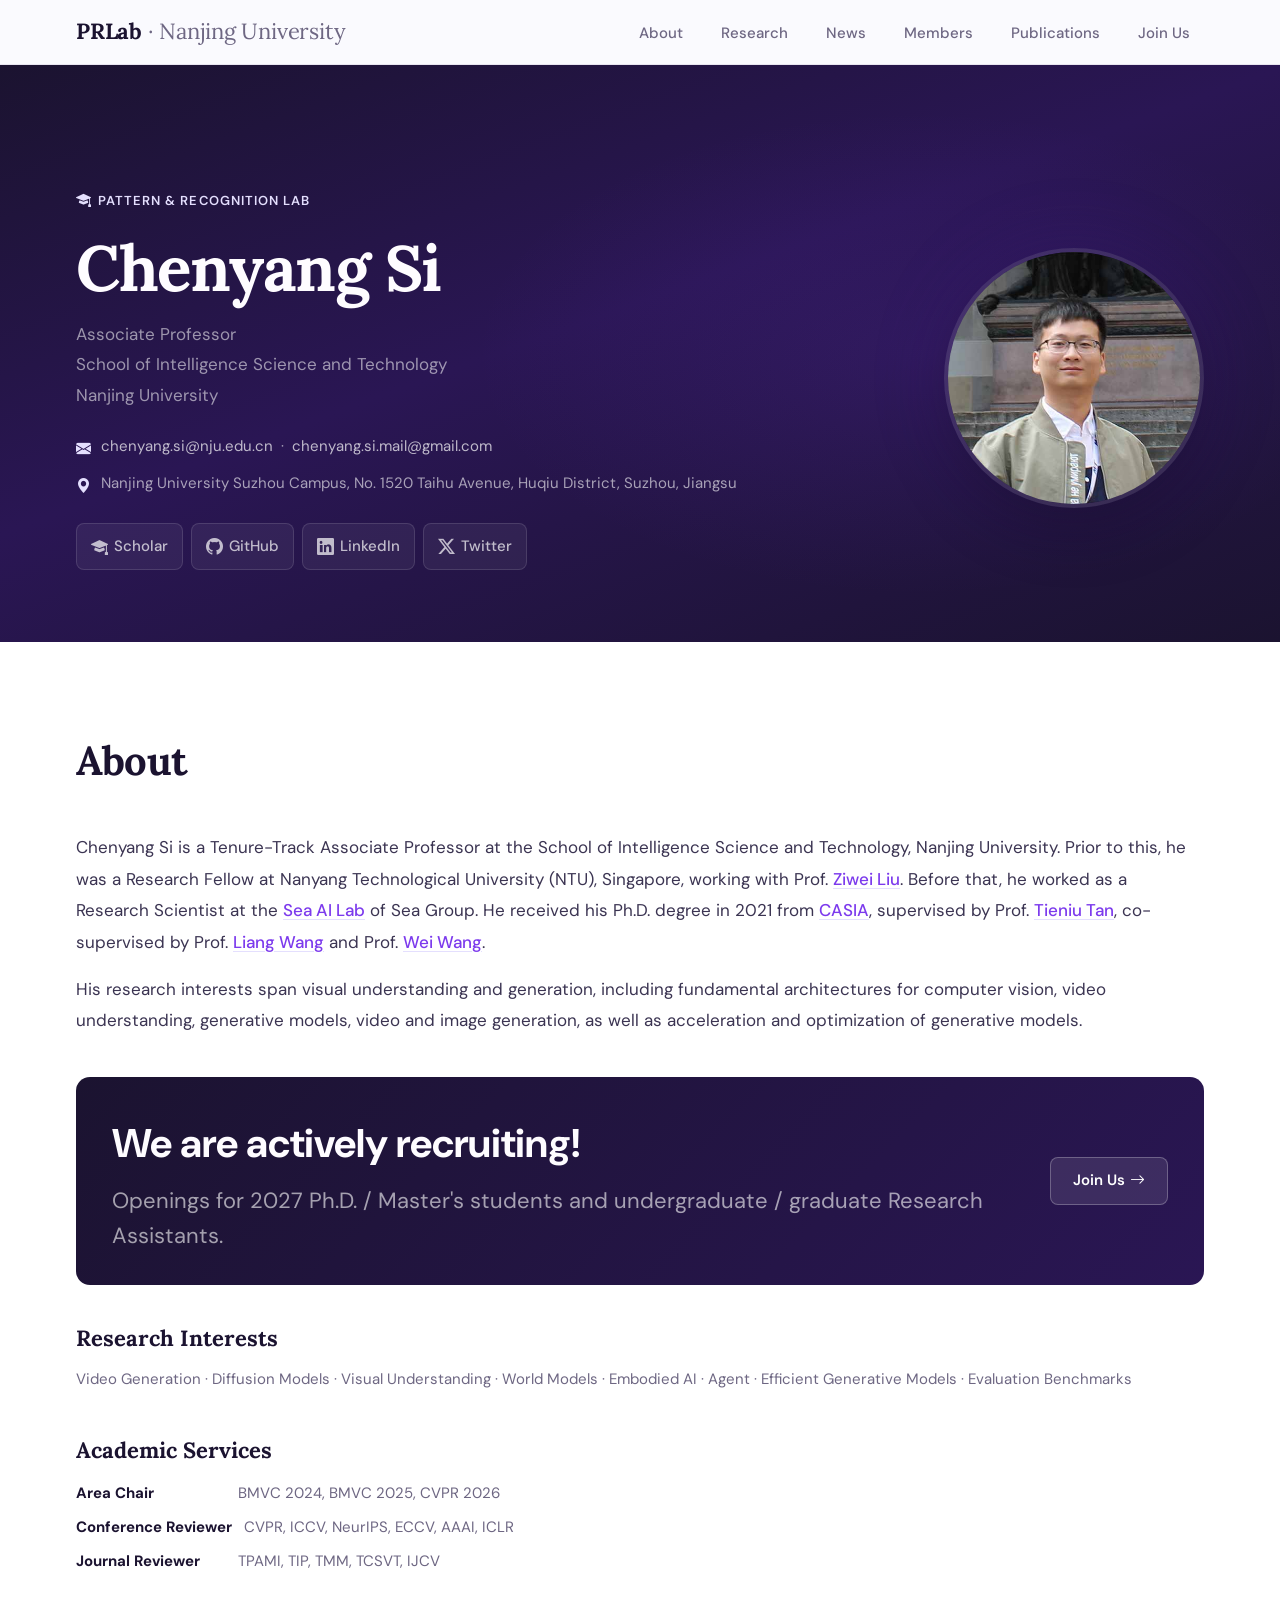
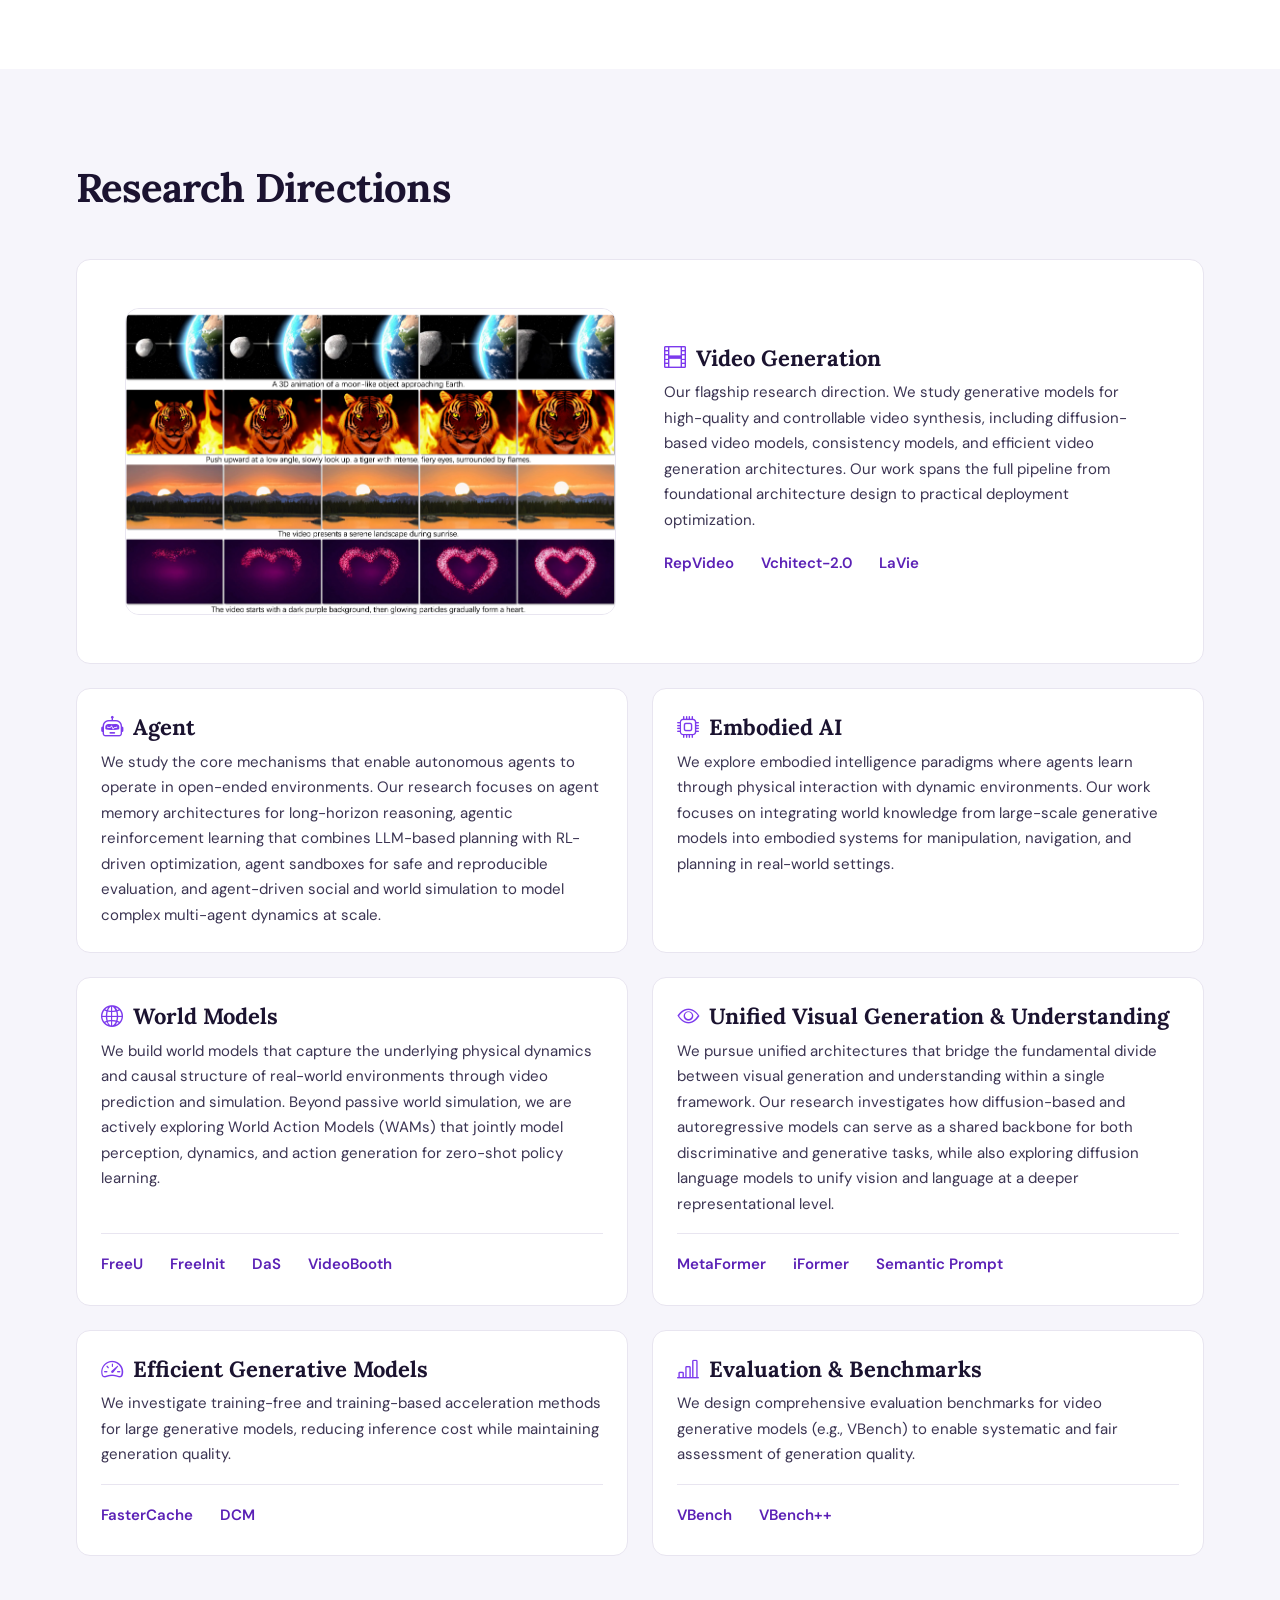
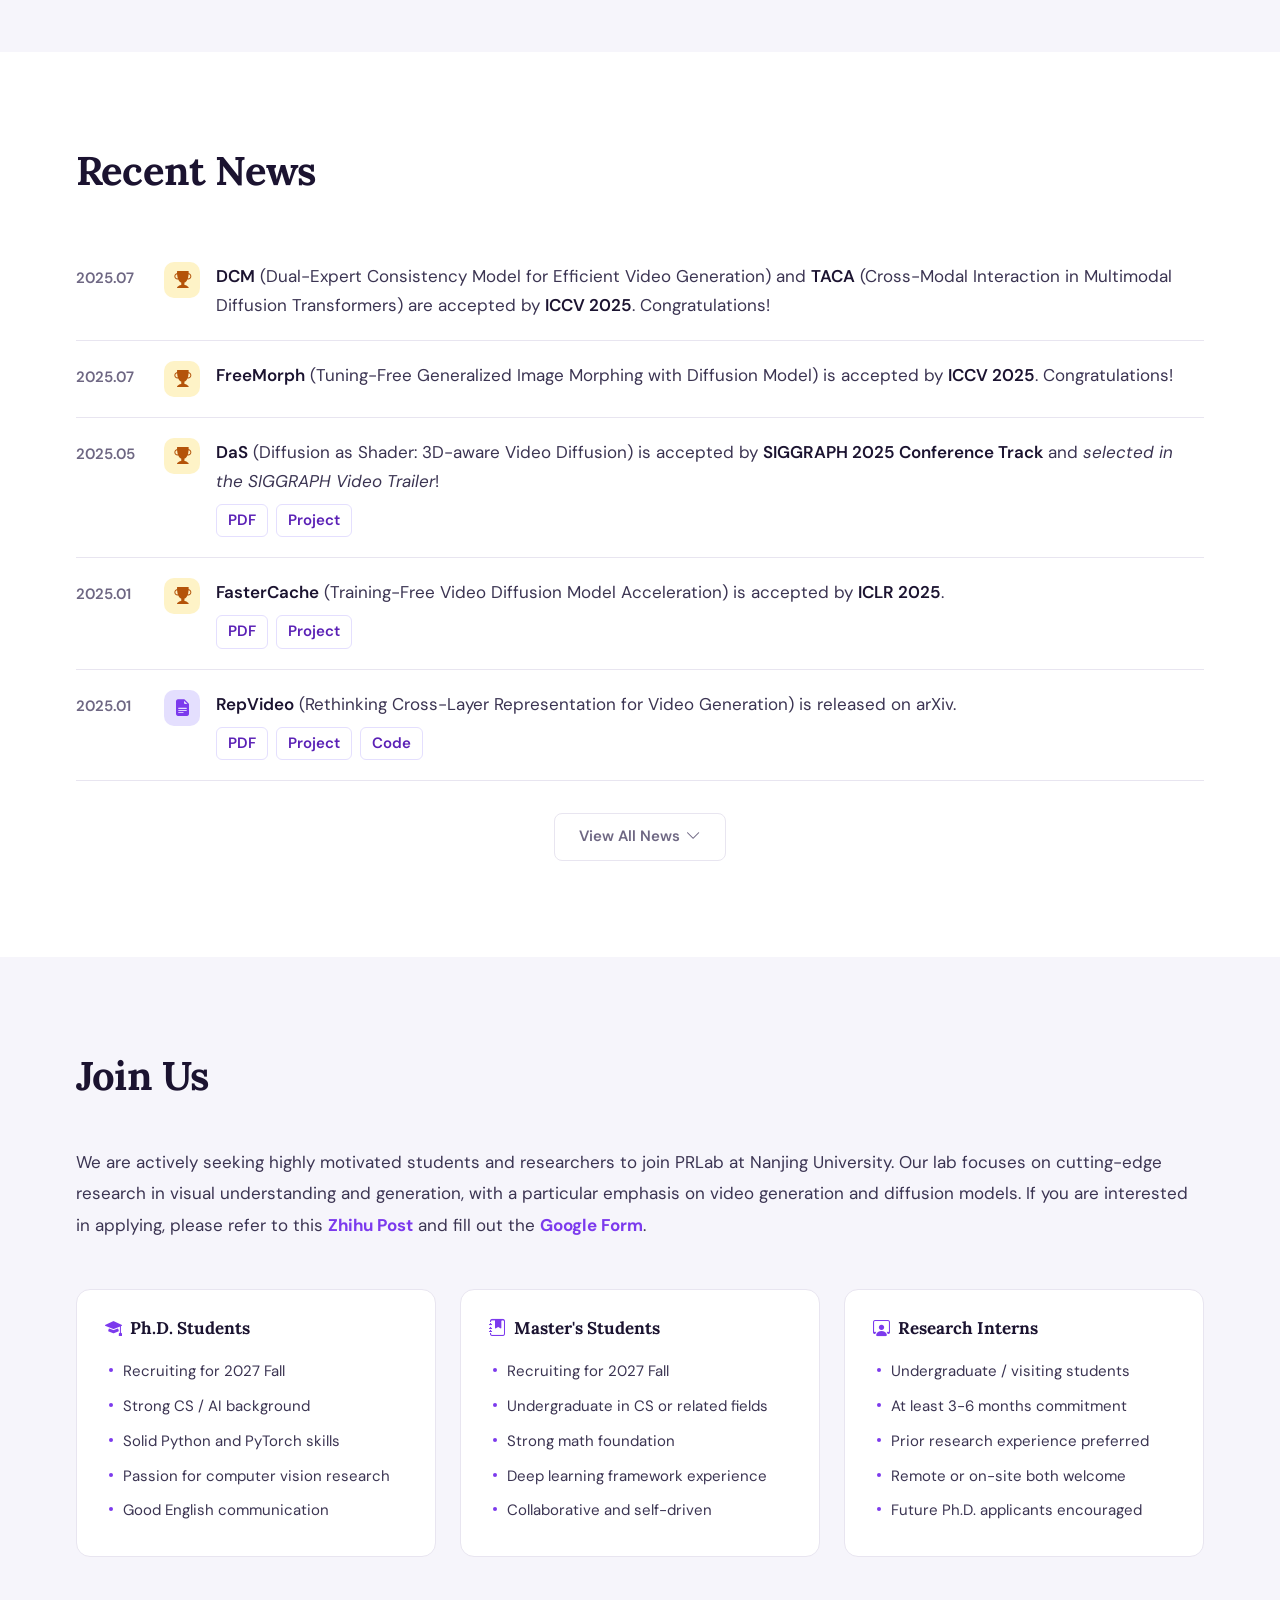
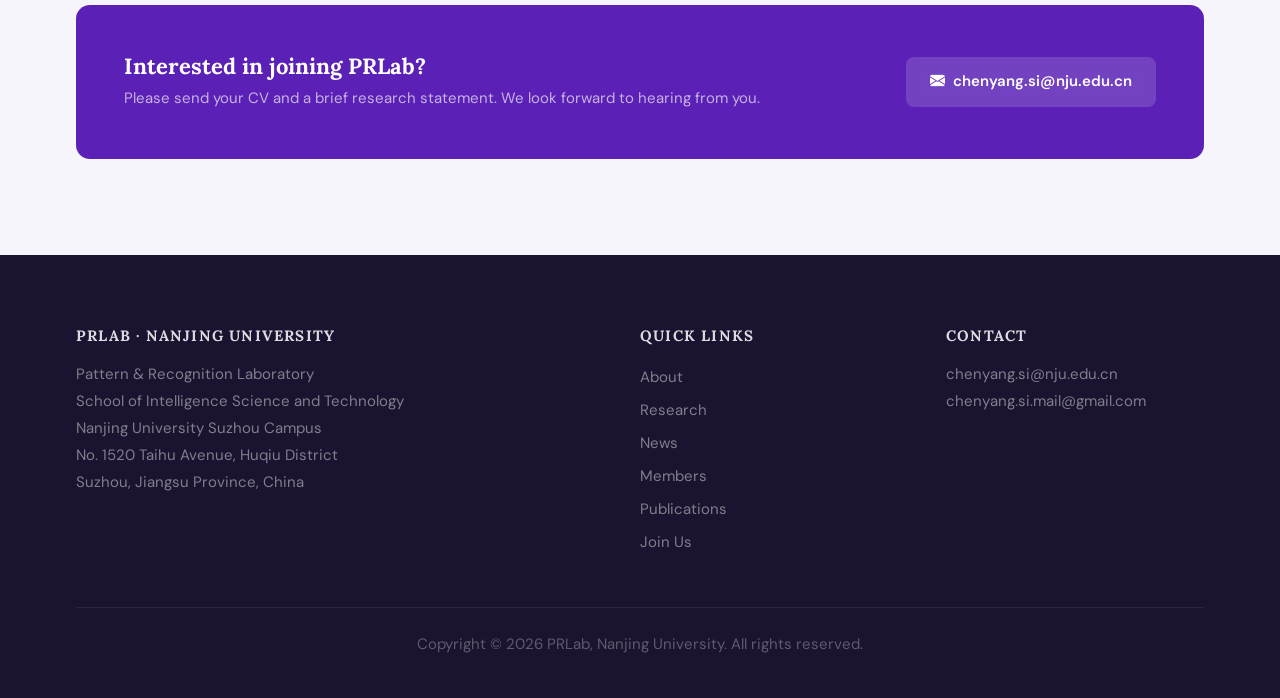
==== commit 6dc4b99d: "layout: simplify pills" ====
--- a/index.html
+++ b/index.html
@@ -552,27 +552,40 @@
         .research-works {
             display: flex;
             flex-wrap: wrap;
-            gap: 6px;
+            gap: 4px 16px;
             margin-top: var(--space-md);
             padding-top: var(--space-md);
             border-top: 1px solid var(--border);
         }
 
         .research-work-tag {
-            display: inline-block;
-            padding: 4px 11px;
-            background: var(--accent-subtle);
+            display: inline-flex;
+            align-items: center;
+            gap: 4px;
+            padding: 2px 0;
+            background: none;
             color: var(--accent-dark);
-            border-radius: 6px;
             font-size: var(--text-sm);
             font-weight: 600;
             text-decoration: none;
-            transition: all 0.15s;
+            border-bottom: 1.5px solid transparent;
+            transition: border-color 0.2s, color 0.2s;
+        }
+
+        .research-work-tag::after {
+            content: '↗';
+            font-size: 0.75em;
+            opacity: 0;
+            transition: opacity 0.2s;
         }
 
         .research-work-tag:hover {
-            background: var(--accent);
-            color: #fff;
+            color: var(--accent);
+            border-bottom-color: var(--accent);
+        }
+
+        .research-work-tag:hover::after {
+            opacity: 1;
         }
 
         /* ===== NEWS SECTION ===== */
